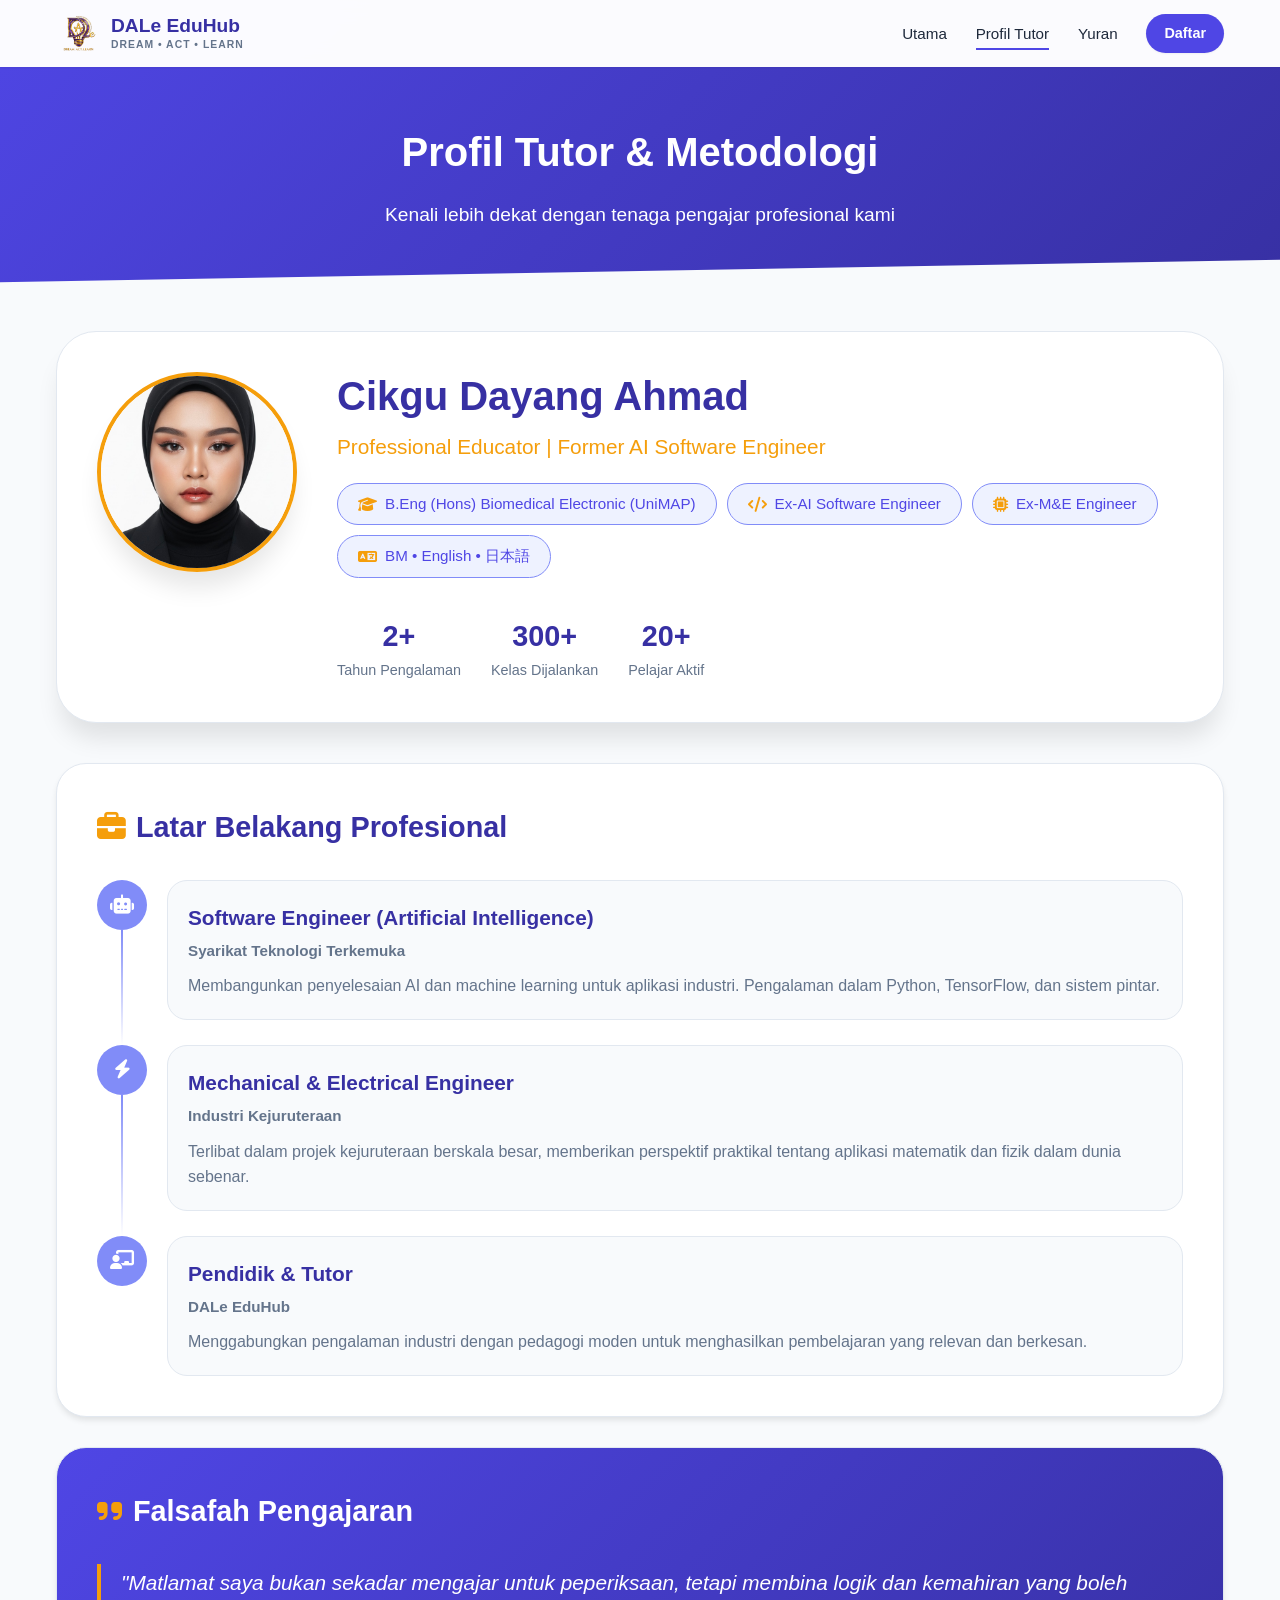
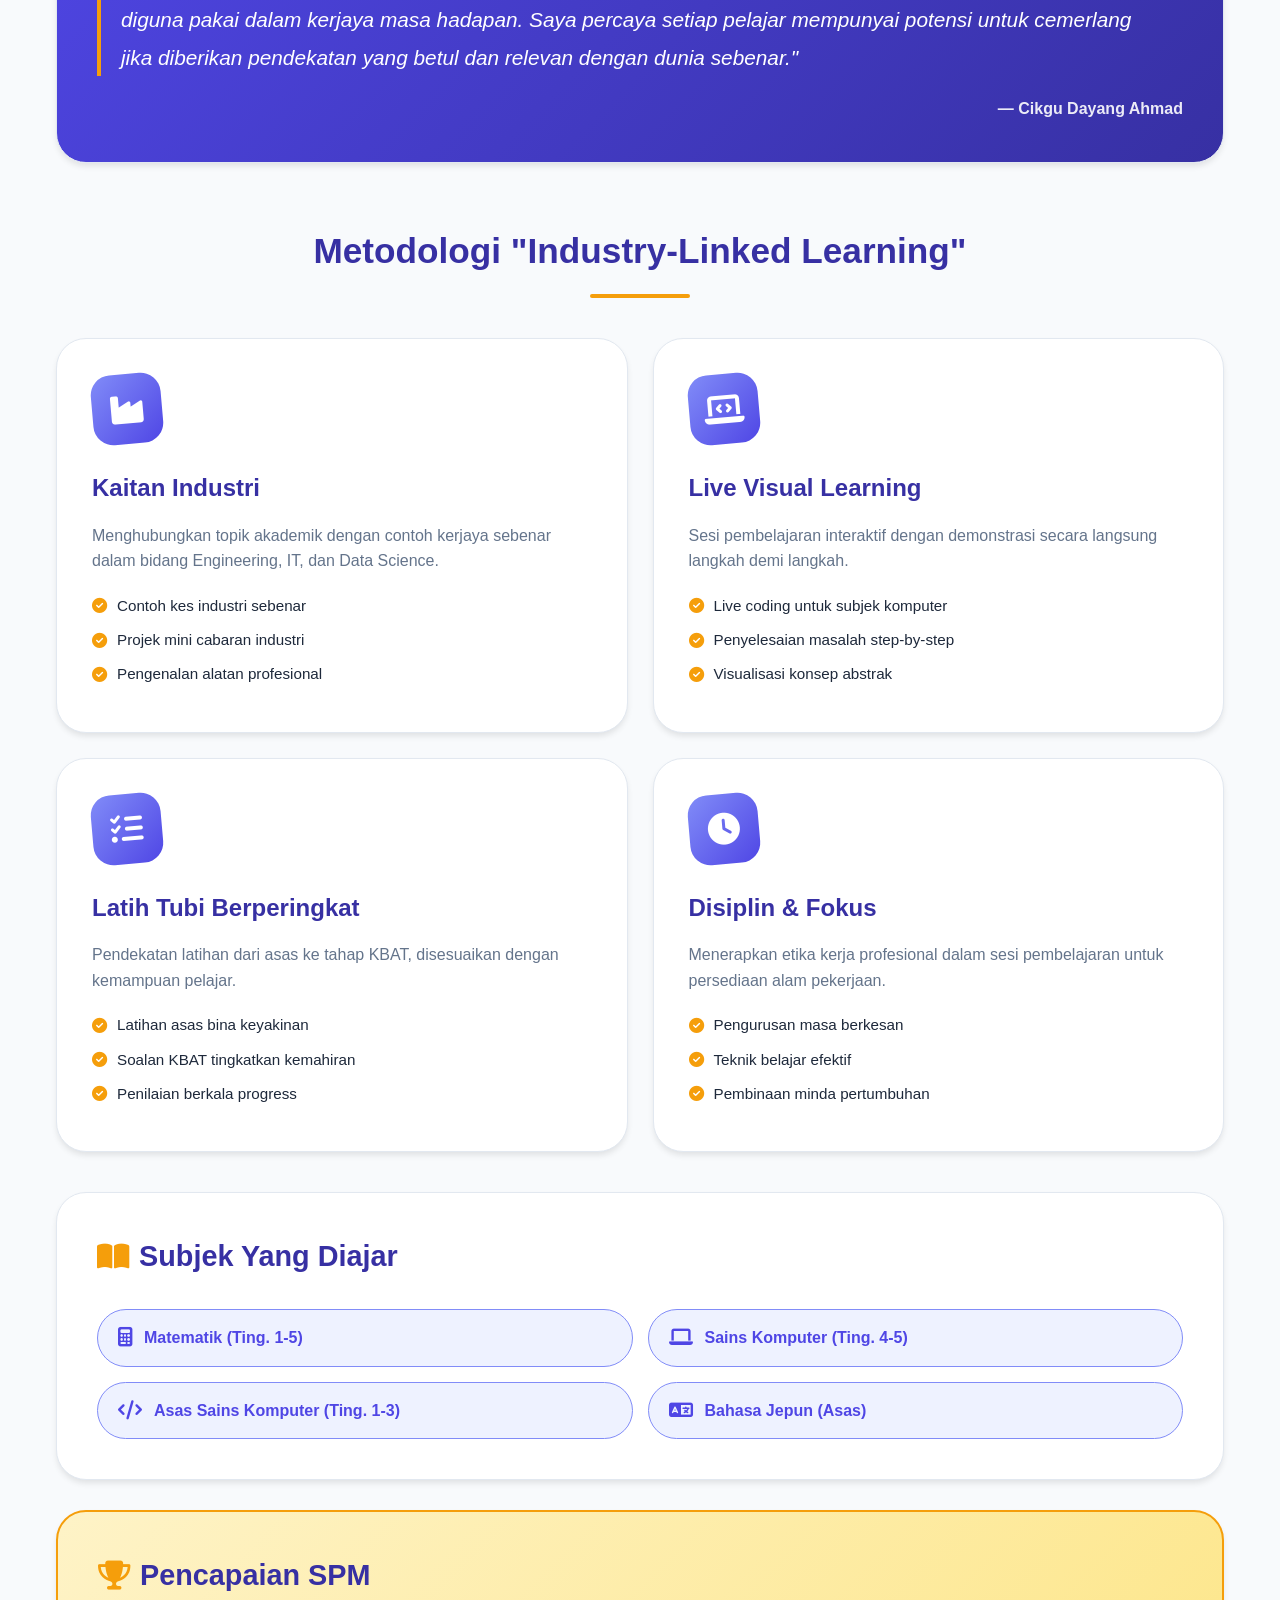
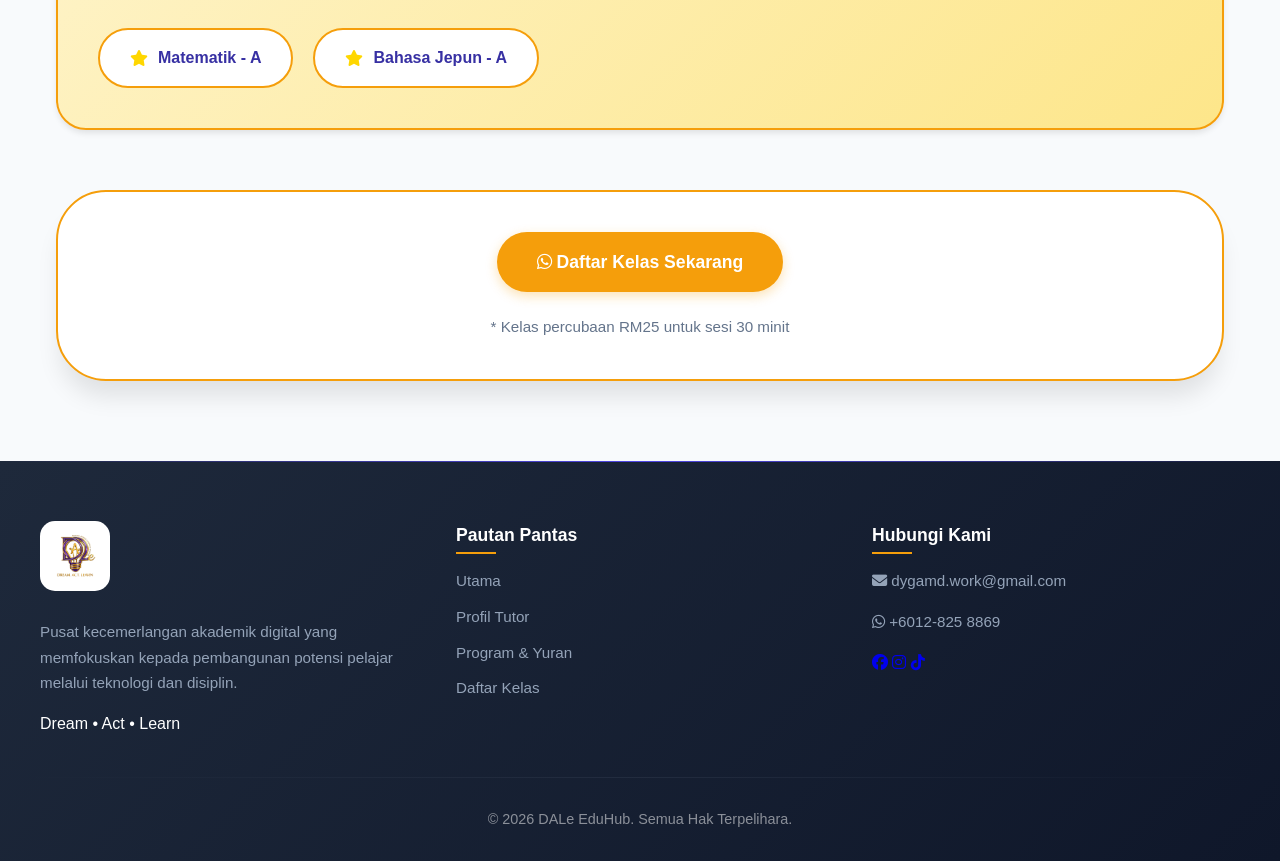
==== tutor-profile.html @ 8a30fa27 "Update tutor-profile.html" ====
<!DOCTYPE html>
<html lang="ms">
<head>
    <meta charset="UTF-8">
    <meta name="viewport" content="width=device-width, initial-scale=1.0">
    <title>Profil Tutor & Metodologi | DALe EduHub</title>
    
    <!-- Favicon -->
    <link rel="icon" type="image/png" href="images/logo.png">
    
    <!-- Font Awesome -->
    <link rel="stylesheet" href="https://cdnjs.cloudflare.com/ajax/libs/font-awesome/6.4.0/css/all.min.css">
    <!-- Main CSS -->
    <link rel="stylesheet" href="style/style.css">
    <!-- Tutor Profile Specific CSS -->
    <link rel="stylesheet" href="style/tutor-profile.css">
</head>
<body>

    <!-- Navigation -->
    <header>
        <nav>
            <a href="index.html" class="logo">
                <img src="images/logo.png" alt="DALe EduHub" class="logo-img" onerror="this.src='https://via.placeholder.com/45'">
                <div class="logo-text">
                    <h1>DALe EduHub</h1>
                    <p>Dream • Act • Learn</p>
                </div>
            </a>
            <div class="nav-links">
                <a href="index.html">Utama</a>
                <a href="tutor-profile.html" class="active">Profil Tutor</a>
                <a href="index.html#program">Yuran</a>
                <a href="index.html#daftar" class="btn-small">Daftar</a>
            </div>
            <div class="menu-icon" onclick="toggleMobileMenu()">☰</div>
        </nav>
    </header>

    <!-- Page Hero -->
    <section class="page-hero">
        <div class="container">
            <h1>Profil Tutor & Metodologi</h1>
            <p>Kenali lebih dekat dengan tenaga pengajar profesional kami</p>
        </div>
    </section>

    <!-- Main Content -->
    <section class="section tutor-profile-section">
        <div class="container">
            <!-- Tutor Header Card -->
            <div class="tutor-header-card">
                <div class="tutor-avatar-wrapper">
                    <div class="tutor-avatar">
                        <img src="images/profile.png" alt="Cikgu Dayang Ahmad" onerror="this.src='https://via.placeholder.com/200'">
                    </div>
                </div>
                <div class="tutor-info-wrapper">
                    <h1 class="tutor-name">Cikgu Dayang Ahmad</h1>
                    <p class="tutor-tagline">Professional Educator | Former AI Software Engineer</p>
                    
                    <div class="tutor-badges">
                        <span class="badge"><i class="fas fa-graduation-cap"></i> B.Eng (Hons) Biomedical Electronic (UniMAP)</span>
                        <span class="badge"><i class="fas fa-code"></i> Ex-AI Software Engineer</span>
                        <span class="badge"><i class="fas fa-microchip"></i> Ex-M&E Engineer</span>
                        <span class="badge"><i class="fas fa-language"></i> BM • English • 日本語</span>
                    </div>

                    <div class="tutor-stats-mini">
                        <div class="stat-item">
                            <div class="stat-number">2+</div>
                            <div class="stat-label">Tahun Pengalaman</div>
                        </div>
                        <div class="stat-item">
                            <div class="stat-number">300+</div>
                            <div class="stat-label">Kelas Dijalankan</div>
                        </div>
                        <div class="stat-item">
                            <div class="stat-number">20+</div>
                            <div class="stat-label">Pelajar Aktif</div>
                        </div>
                    </div>
                </div>
            </div>

            <!-- Latar Belakang Profesional -->
            <div class="content-card">
                <h2 class="section-subtitle">
                    <i class="fas fa-briefcase"></i> 
                    Latar Belakang Profesional
                </h2>
                <div class="professional-timeline">
                    <div class="timeline-item">
                        <div class="timeline-icon">
                            <i class="fas fa-robot"></i>
                        </div>
                        <div class="timeline-content">
                            <h3>Software Engineer (Artificial Intelligence)</h3>
                            <p class="timeline-place">Syarikat Teknologi Terkemuka</p>
                            <p>Membangunkan penyelesaian AI dan machine learning untuk aplikasi industri. Pengalaman dalam Python, TensorFlow, dan sistem pintar.</p>
                        </div>
                    </div>
                    
                    <div class="timeline-item">
                        <div class="timeline-icon">
                            <i class="fas fa-bolt"></i>
                        </div>
                        <div class="timeline-content">
                            <h3>Mechanical & Electrical Engineer</h3>
                            <p class="timeline-place">Industri Kejuruteraan</p>
                            <p>Terlibat dalam projek kejuruteraan berskala besar, memberikan perspektif praktikal tentang aplikasi matematik dan fizik dalam dunia sebenar.</p>
                        </div>
                    </div>
                    
                    <div class="timeline-item">
                        <div class="timeline-icon">
                            <i class="fas fa-chalkboard-teacher"></i>
                        </div>
                        <div class="timeline-content">
                            <h3>Pendidik & Tutor</h3>
                            <p class="timeline-place">DALe EduHub</p>
                            <p>Menggabungkan pengalaman industri dengan pedagogi moden untuk menghasilkan pembelajaran yang relevan dan berkesan.</p>
                        </div>
                    </div>
                </div>
            </div>

            <!-- Falsafah Pengajaran -->
            <div class="content-card philosophy-card">
                <h2 class="section-subtitle">
                    <i class="fas fa-quote-right"></i>
                    Falsafah Pengajaran
                </h2>
                <blockquote class="tutor-quote">
                    "Matlamat saya bukan sekadar mengajar untuk peperiksaan, tetapi membina logik dan kemahiran yang boleh diguna pakai dalam kerjaya masa hadapan. Saya percaya setiap pelajar mempunyai potensi untuk cemerlang jika diberikan pendekatan yang betul dan relevan dengan dunia sebenar."
                </blockquote>
                <p class="quote-author">— Cikgu Dayang Ahmad</p>
            </div>

            <!-- Metodologi "Industry-Linked Learning" -->
            <h2 class="section-main-title">Metodologi "Industry-Linked Learning"</h2>
            
            <div class="methodology-grid">
                <div class="methodology-card">
                    <div class="method-icon-wrapper">
                        <i class="fas fa-industry"></i>
                    </div>
                    <h3>Kaitan Industri</h3>
                    <p>Menghubungkan topik akademik dengan contoh kerjaya sebenar dalam bidang Engineering, IT, dan Data Science.</p>
                    <ul class="method-features">
                        <li><i class="fas fa-check-circle"></i> Contoh kes industri sebenar</li>
                        <li><i class="fas fa-check-circle"></i> Projek mini cabaran industri</li>
                        <li><i class="fas fa-check-circle"></i> Pengenalan alatan profesional</li>
                    </ul>
                </div>

                <div class="methodology-card">
                    <div class="method-icon-wrapper">
                        <i class="fas fa-laptop-code"></i>
                    </div>
                    <h3>Live Visual Learning</h3>
                    <p>Sesi pembelajaran interaktif dengan demonstrasi secara langsung langkah demi langkah.</p>
                    <ul class="method-features">
                        <li><i class="fas fa-check-circle"></i> Live coding untuk subjek komputer</li>
                        <li><i class="fas fa-check-circle"></i> Penyelesaian masalah step-by-step</li>
                        <li><i class="fas fa-check-circle"></i> Visualisasi konsep abstrak</li>
                    </ul>
                </div>

                <div class="methodology-card">
                    <div class="method-icon-wrapper">
                        <i class="fas fa-tasks"></i>
                    </div>
                    <h3>Latih Tubi Berperingkat</h3>
                    <p>Pendekatan latihan dari asas ke tahap KBAT, disesuaikan dengan kemampuan pelajar.</p>
                    <ul class="method-features">
                        <li><i class="fas fa-check-circle"></i> Latihan asas bina keyakinan</li>
                        <li><i class="fas fa-check-circle"></i> Soalan KBAT tingkatkan kemahiran</li>
                        <li><i class="fas fa-check-circle"></i> Penilaian berkala progress</li>
                    </ul>
                </div>

                <div class="methodology-card">
                    <div class="method-icon-wrapper">
                        <i class="fas fa-clock"></i>
                    </div>
                    <h3>Disiplin & Fokus</h3>
                    <p>Menerapkan etika kerja profesional dalam sesi pembelajaran untuk persediaan alam pekerjaan.</p>
                    <ul class="method-features">
                        <li><i class="fas fa-check-circle"></i> Pengurusan masa berkesan</li>
                        <li><i class="fas fa-check-circle"></i> Teknik belajar efektif</li>
                        <li><i class="fas fa-check-circle"></i> Pembinaan minda pertumbuhan</li>
                    </ul>
                </div>
            </div>

            <!-- Subjek Yang Diajar -->
            <div class="content-card subjects-card">
                <h2 class="section-subtitle">
                    <i class="fas fa-book-open"></i>
                    Subjek Yang Diajar
                </h2>
                <div class="subjects-grid">
                    <div class="subject-chip">
                        <i class="fas fa-calculator"></i>
                        <span>Matematik (Ting. 1-5)</span>
                    </div>
                    <div class="subject-chip">
                        <i class="fas fa-laptop"></i>
                        <span>Sains Komputer (Ting. 4-5)</span>
                    </div>
                    <div class="subject-chip">
                        <i class="fas fa-code"></i>
                        <span>Asas Sains Komputer (Ting. 1-3)</span>
                    </div>
                    <div class="subject-chip">
                        <i class="fas fa-language"></i>
                        <span>Bahasa Jepun (Asas)</span>
                    </div>
                </div>
            </div>

            <!-- Pencapaian SPM -->
            <div class="content-card achievement-card">
                <h2 class="section-subtitle">
                    <i class="fas fa-trophy"></i>
                    Pencapaian SPM
                </h2>
                <div class="achievement-badges">
                    <div class="achievement">
                        <i class="fas fa-star"></i>
                        <span>Matematik - A</span>
                    </div>
                    <div class="achievement">
                        <i class="fas fa-star"></i>
                        <span>Bahasa Jepun - A</span>
                    </div>
                </div>
            </div>

            <!-- CTA Button -->
            <div class="cta-section">
                <a href="index.html#daftar" class="btn btn-large">
                    <i class="fab fa-whatsapp"></i> 
                    Daftar Kelas Sekarang
                </a>
                <p class="cta-note">* Kelas percubaan RM25 untuk sesi 30 minit</p>
            </div>
        </div>
    </section>

    <!-- Footer -->
    <footer>
        <div class="footer-grid">
            <div class="footer-col">
                <img src="images/logo.png" alt="DALe EduHub" class="footer-logo">
                <p>Pusat kecemerlangan akademik digital yang memfokuskan kepada pembangunan potensi pelajar melalui teknologi dan disiplin.</p>
                <div class="footer-slogan">Dream • Act • Learn</div>
            </div>
            <div class="footer-col">
                <h4>Pautan Pantas</h4>
                <ul>
                    <li><a href="index.html">Utama</a></li>
                    <li><a href="tutor-profile.html">Profil Tutor</a></li>
                    <li><a href="index.html#program">Program & Yuran</a></li>
                    <li><a href="index.html#daftar">Daftar Kelas</a></li>
                </ul>
            </div>
            <div class="footer-col">
                <h4>Hubungi Kami</h4>
                <p><i class="fas fa-envelope"></i> dygamd.work@gmail.com</p>
                <p><i class="fab fa-whatsapp"></i> +6012-825 8869</p>
                <div class="social-links">
                    <a href="#"><i class="fab fa-facebook"></i></a>
                    <a href="#"><i class="fab fa-instagram"></i></a>
                    <a href="#"><i class="fab fa-tiktok"></i></a>
                </div>
            </div>
        </div>
        <hr>
        <p class="copyright">&copy; 2026 DALe EduHub. Semua Hak Terpelihara.</p>
    </footer>

    <script>
        // Mobile menu toggle
        function toggleMobileMenu() {
            const navLinks = document.querySelector('.nav-links');
            if (navLinks) {
                navLinks.classList.toggle('active');
            }
        }

        // Close mobile menu when clicking a link
        document.querySelectorAll('.nav-links a').forEach(link => {
            link.addEventListener('click', () => {
                const navLinks = document.querySelector('.nav-links');
                if (navLinks && window.innerWidth <= 768) {
                    navLinks.classList.remove('active');
                }
            });
        });
    </script>
</body>
</html>
---- style/style.css ----
/* ==================== RESET & VARIABLES ==================== */
* {
    margin: 0;
    padding: 0;
    box-sizing: border-box;
}

:root {
    /* Colors */
    --primary: #4f46e5;
    --primary-dark: #3730a3;
    --primary-light: #818cf8;
    --secondary: #6366f1;
    --accent: #f59e0b;
    --dark: #1e293b;
    --light: #f8fafc;
    --gray: #64748b;
    --gray-light: #e2e8f0;
    --gray-dark: #334155;
    --white: #ffffff;
    --red: #ef4444;
    --green: #10b981;
    --blue: #3b82f6;
    
    /* Shadows */
    --shadow-sm: 0 1px 2px 0 rgb(0 0 0 / 0.05);
    --shadow: 0 4px 6px -1px rgb(0 0 0 / 0.1);
    --shadow-md: 0 10px 15px -3px rgb(0 0 0 / 0.1);
    --shadow-lg: 0 20px 25px -5px rgb(0 0 0 / 0.1);
    --shadow-xl: 0 25px 50px -12px rgb(0 0 0 / 0.25);
    
    /* Glass effect */
    --glass: rgba(255, 255, 255, 0.98);
    --glass-dark: rgba(30, 41, 59, 0.95);
    
    /* Spacing */
    --container-width: 1200px;
    --section-padding: 80px;
}

body {
    font-family: 'Inter', -apple-system, BlinkMacSystemFont, 'Segoe UI', Roboto, sans-serif;
    line-height: 1.6;
    color: var(--dark);
    background-color: var(--light);
    scroll-behavior: smooth;
    overflow-x: hidden;
}

/* ==================== CONTAINER & SECTIONS ==================== */
.container {
    max-width: var(--container-width);
    margin: 0 auto;
    padding: 0 1rem;
}

.section {
    padding: var(--section-padding) 1rem;
}

.section-title {
    text-align: center;
    margin-bottom: 50px;
}

.section-title h2 {
    font-size: 2.5rem;
    margin-bottom: 1rem;
    color: var(--primary-dark);
    position: relative;
    display: inline-block;
}

.section-title h2::after {
    content: '';
    width: 80px;
    height: 4px;
    background: var(--accent);
    display: block;
    margin: 15px auto 0;
    border-radius: 2px;
}

.section-title p {
    color: var(--gray);
    font-size: 1.1rem;
    max-width: 700px;
    margin: 0 auto;
}

/* ==================== NAVIGATION ==================== */
header {
    background: var(--glass);
    backdrop-filter: blur(10px);
    padding: 0.7rem 0;
    position: fixed;
    width: 100%;
    top: 0;
    z-index: 1000;
    box-shadow: var(--shadow-sm);
}

nav {
    display: flex;
    justify-content: space-between;
    align-items: center;
    max-width: var(--container-width);
    margin: 0 auto;
    padding: 0 1rem;
}

.logo {
    display: flex;
    align-items: center;
    text-decoration: none;
    color: var(--primary-dark);
    transition: opacity 0.3s;
}

.logo:hover {
    opacity: 0.9;
}

.logo-img {
    width: 45px;
    height: 45px;
    margin-right: 10px;
    object-fit: contain;
}

.logo-text h1 {
    font-size: 1.2rem;
    line-height: 1.2;
    color: var(--primary-dark);
    font-weight: 700;
}

.logo-text p {
    font-size: 0.65rem;
    font-weight: 600;
    text-transform: uppercase;
    color: var(--gray);
    letter-spacing: 1px;
}

.nav-links {
    display: flex;
    gap: 1.8rem;
    align-items: center;
}

.nav-links a {
    color: var(--dark);
    text-decoration: none;
    font-weight: 500;
    font-size: 0.95rem;
    transition: color 0.3s;
    position: relative;
}

.nav-links a::after {
    content: '';
    position: absolute;
    bottom: -4px;
    left: 0;
    width: 0;
    height: 2px;
    background: var(--primary);
    transition: width 0.3s;
}

.nav-links a:hover::after,
.nav-links a.active::after {
    width: 100%;
}

.nav-links a:hover {
    color: var(--primary);
}

.nav-links .btn-small {
    background: var(--primary);
    color: white;
    padding: 8px 18px;
    border-radius: 50px;
    font-weight: 600;
    font-size: 0.9rem;
    box-shadow: var(--shadow-sm);
}

.nav-links .btn-small:hover {
    background: var(--primary-dark);
    color: white;
    transform: translateY(-2px);
    box-shadow: var(--shadow);
}

.nav-links .btn-small::after {
    display: none;
}

.menu-icon {
    font-size: 1.8rem;
    cursor: pointer;
    color: var(--primary-dark);
    display: none;
    transition: transform 0.3s;
}

.menu-icon:hover {
    transform: scale(1.1);
}

/* ==================== HERO SECTION ==================== */
.hero {
    background: linear-gradient(135deg, #1e1b4b 0%, #312e81 100%);
    color: var(--white);
    padding: 150px 1rem 100px;
    text-align: center;
    position: relative;
    overflow: hidden;
}

.hero::before {
    content: '';
    position: absolute;
    top: 0;
    left: 0;
    right: 0;
    bottom: 0;
    background: url('data:image/svg+xml,<svg width="60" height="60" viewBox="0 0 60 60" xmlns="http://www.w3.org/2000/svg"><path d="M30 0 L60 30 L30 60 L0 30 Z" fill="rgba(255,255,255,0.02)"/></svg>');
    opacity: 0.1;
}

.hero::after {
    content: '';
    position: absolute;
    bottom: -25px;
    left: 0;
    width: 100%;
    height: 50px;
    background: var(--light);
    transform: skewY(-2deg);
}

.hero .container {
    position: relative;
    z-index: 1;
}

.hero h2 {
    font-size: clamp(2rem, 5vw, 3.5rem);
    margin-bottom: 1rem;
    line-height: 1.2;
    animation: fadeInUp 0.8s ease;
}

.hero p {
    font-size: 1.1rem;
    max-width: 650px;
    margin: 0 auto 2rem;
    opacity: 0.9;
    animation: fadeInUp 0.8s ease 0.2s both;
}

.hero-btns {
    display: flex;
    gap: 1rem;
    justify-content: center;
    animation: fadeInUp 0.8s ease 0.4s both;
}

@keyframes fadeInUp {
    from {
        opacity: 0;
        transform: translateY(30px);
    }
    to {
        opacity: 1;
        transform: translateY(0);
    }
}

/* ==================== BUTTONS ==================== */
.btn {
    display: inline-block;
    background: var(--accent);
    color: var(--white);
    padding: 14px 32px;
    border-radius: 50px;
    text-decoration: none;
    font-weight: 600;
    transition: all 0.3s;
    box-shadow: 0 4px 12px rgba(245, 158, 11, 0.3);
    border: none;
    cursor: pointer;
    font-size: 0.95rem;
    position: relative;
    overflow: hidden;
}

.btn::before {
    content: '';
    position: absolute;
    top: 50%;
    left: 50%;
    width: 0;
    height: 0;
    border-radius: 50%;
    background: rgba(255, 255, 255, 0.2);
    transform: translate(-50%, -50%);
    transition: width 0.6s, height 0.6s;
}

.btn:hover::before {
    width: 300px;
    height: 300px;
}

.btn:hover {
    transform: translateY(-2px);
    box-shadow: 0 6px 20px rgba(245, 158, 11, 0.4);
}

.btn:active {
    transform: translateY(0);
}

.btn-outline {
    background: transparent;
    border: 2px solid var(--primary);
    color: var(--primary);
    box-shadow: none;
}

.btn-outline:hover {
    background: var(--primary);
    color: white;
}

.btn-outline:hover::before {
    display: none;
}

.btn-large {
    padding: 16px 40px;
    font-size: 1.1rem;
}

/* ==================== FEATURE CARDS ==================== */
.feature-grid {
    display: grid;
    grid-template-columns: repeat(3, 1fr);
    gap: 2rem;
}

.feature-card {
    background: var(--white);
    border-radius: 20px;
    padding: 40px 30px;
    text-align: center;
    box-shadow: var(--shadow);
    transition: all 0.3s;
    position: relative;
    overflow: hidden;
}

.feature-card::before {
    content: '';
    position: absolute;
    top: 0;
    left: 0;
    right: 0;
    height: 4px;
    background: linear-gradient(90deg, var(--primary), var(--accent));
    transform: translateX(-100%);
    transition: transform 0.6s;
}

.feature-card:hover::before {
    transform: translateX(0);
}

.feature-card:hover {
    transform: translateY(-10px);
    box-shadow: var(--shadow-lg);
}

.feature-icon {
    font-size: 3rem;
    margin-bottom: 20px;
    animation: float 3s ease-in-out infinite;
}

@keyframes float {
    0%, 100% { transform: translateY(0); }
    50% { transform: translateY(-10px); }
}

.feature-card h3 {
    font-size: 1.5rem;
    margin-bottom: 15px;
    color: var(--primary-dark);
}

.feature-card p {
    color: var(--gray);
    line-height: 1.6;
}

/* ==================== PRICING SECTION ==================== */
.pricing-grid {
    display: grid;
    grid-template-columns: repeat(3, 1fr);
    gap: 2rem;
}

.pricing-card {
    background: var(--white);
    border-radius: 28px;
    padding: 40px 30px;
    border: 1px solid var(--gray-light);
    transition: all 0.3s;
    height: 100%;
    display: flex;
    flex-direction: column;
    position: relative;
    overflow: hidden;
}

.pricing-card.highlighted {
    border: 2px solid var(--accent);
    transform: scale(1.02);
    box-shadow: var(--shadow-lg);
}

.pricing-card::before {
    content: '';
    position: absolute;
    top: -50%;
    left: -50%;
    width: 200%;
    height: 200%;
    background: radial-gradient(circle, rgba(79, 70, 229, 0.05) 0%, transparent 70%);
    opacity: 0;
    transition: opacity 0.6s;
}

.pricing-card:hover::before {
    opacity: 1;
}

.pricing-card:hover {
    transform: translateY(-10px);
    box-shadow: var(--shadow-lg);
    border-color: var(--primary-light);
}

.pricing-card.highlighted:hover {
    transform: scale(1.02) translateY(-10px);
}

.pricing-card h3 {
    font-size: 1.8rem;
    margin-bottom: 10px;
    color: var(--primary-dark);
}

.level-tag {
    color: var(--gray);
    font-size: 1rem;
    margin-bottom: 15px;
}

.price {
    font-size: 2.5rem;
    font-weight: 700;
    color: var(--primary-dark);
    margin: 20px 0;
}

.subject-tags {
    margin: 15px 0;
}

.subject-tag {
    background: #eef2ff;
    color: var(--primary);
    padding: 6px 16px;
    border-radius: 50px;
    font-size: 0.85rem;
    font-weight: 600;
    margin: 4px;
    display: inline-block;
    transition: all 0.3s;
}

.subject-tag:hover {
    background: var(--primary);
    color: white;
    transform: scale(1.05);
}

.feature-list {
    list-style: none;
    margin: 20px 0 30px;
    flex-grow: 1;
}

.feature-list li {
    margin-bottom: 12px;
    display: flex;
    align-items: center;
    gap: 10px;
    font-size: 0.95rem;
}

.feature-list li::before {
    content: "✓";
    color: var(--accent);
    font-weight: 700;
    font-size: 1.1rem;
}

.pricing-btn {
    width: 100%;
    text-align: center;
    padding: 14px;
    margin-top: auto;
}

/* ==================== TESTIMONIALS SECTION ==================== */
.testimonials-section {
    background: linear-gradient(135deg, #f1f5f9 0%, #e2e8f0 100%);
    position: relative;
    overflow: hidden;
}

.testimonials-section::before {
    content: '“';
    position: absolute;
    top: 50%;
    left: 50%;
    transform: translate(-50%, -50%);
    font-size: 30rem;
    font-family: serif;
    color: rgba(79, 70, 229, 0.05);
    pointer-events: none;
}

.swiper {
    width: 100%;
    padding: 20px 0 60px;
}

.swiper-slide {
    height: auto;
}

.testi-card {
    background: var(--white);
    border-radius: 24px;
    padding: 35px;
    border: 1px solid var(--gray-light);
    height: 100%;
    display: flex;
    flex-direction: column;
    position: relative;
    transition: all 0.3s;
}

.testi-card:hover {
    transform: translateY(-8px) scale(1.02);
    box-shadow: var(--shadow-lg);
}

.testi-card::before {
    content: '"';
    position: absolute;
    top: 20px;
    right: 25px;
    font-size: 5rem;
    color: var(--primary-light);
    opacity: 0.2;
    font-family: serif;
    line-height: 1;
}

.testi-text {
    color: var(--dark);
    margin-bottom: 25px;
    line-height: 1.7;
    font-size: 1rem;
    font-style: italic;
    flex-grow: 1;
}

.testi-name {
    font-weight: 700;
    color: var(--primary);
    font-size: 1.1rem;
    margin-bottom: 5px;
}

.testi-subject {
    color: var(--gray);
    font-size: 0.9rem;
    background: #f1f5f9;
    padding: 4px 14px;
    border-radius: 50px;
    display: inline-block;
    width: fit-content;
}

.swiper-pagination-bullet {
    width: 10px;
    height: 10px;
    background: var(--gray);
    opacity: 0.3;
    transition: all 0.3s;
}

.swiper-pagination-bullet-active {
    background: var(--primary);
    opacity: 1;
    width: 30px;
    border-radius: 5px;
}

/* ==================== FORM SECTION ==================== */
.form-section {
    background: linear-gradient(135deg, #f1f5f9 0%, #e2e8f0 100%);
    position: relative;
    overflow: hidden;
}

.form-section::before {
    content: '';
    position: absolute;
    top: 0;
    left: 0;
    right: 0;
    bottom: 0;
    background: url('data:image/svg+xml,<svg width="30" height="30" viewBox="0 0 30 30" xmlns="http://www.w3.org/2000/svg"><circle cx="15" cy="15" r="2" fill="%234f46e5" opacity="0.1"/></svg>');
    opacity: 0.5;
}

.form-container {
    background: var(--white);
    padding: 50px 40px;
    border-radius: 40px;
    box-shadow: var(--shadow-lg);
    max-width: 800px;
    margin: 0 auto;
    position: relative;
    z-index: 1;
}

.form-row {
    display: grid;
    grid-template-columns: 1fr 1fr;
    gap: 1.5rem;
}

.form-group {
    margin-bottom: 1.5rem;
}

.form-group label {
    display: block;
    margin-bottom: 8px;
    font-weight: 600;
    color: var(--primary-dark);
    font-size: 0.95rem;
}

.required-badge {
    color: var(--accent);
    font-size: 1rem;
    margin-left: 4px;
}

.form-group input,
.form-group select,
.form-group textarea {
    width: 100%;
    padding: 15px 18px;
    border-radius: 16px;
    border: 2px solid var(--gray-light);
    font-family: inherit;
    font-size: 1rem;
    background: #f8fafc;
    transition: all 0.3s;
}

.form-group input:hover,
.form-group select:hover,
.form-group textarea:hover {
    border-color: var(--primary-light);
}

.form-group input:focus,
.form-group select:focus,
.form-group textarea:focus {
    border-color: var(--primary);
    background: white;
    outline: none;
    box-shadow: 0 0 0 4px rgba(79, 70, 229, 0.1);
}

.submit-btn {
    width: 100%;
    padding: 18px;
    font-size: 1.1rem;
    margin-top: 20px;
    background: var(--accent);
    color: white;
    border: none;
    border-radius: 50px;
    font-weight: 600;
    cursor: pointer;
    transition: all 0.3s;
    position: relative;
    overflow: hidden;
}

.submit-btn::before {
    content: '';
    position: absolute;
    top: 50%;
    left: 50%;
    width: 0;
    height: 0;
    border-radius: 50%;
    background: rgba(255, 255, 255, 0.2);
    transform: translate(-50%, -50%);
    transition: width 0.6s, height 0.6s;
}

.submit-btn:hover::before {
    width: 300px;
    height: 300px;
}

.submit-btn:hover {
    transform: translateY(-3px);
    box-shadow: 0 6px 20px rgba(245, 158, 11, 0.4);
}

.submit-btn i {
    margin-right: 10px;
}

/* ==================== TOAST NOTIFICATION ==================== */
.toast {
    position: fixed;
    bottom: 30px;
    left: 50%;
    transform: translateX(-50%);
    background: var(--dark);
    color: white;
    padding: 16px 32px;
    border-radius: 50px;
    box-shadow: var(--shadow-lg);
    z-index: 2000;
    display: none;
    align-items: center;
    gap: 10px;
    font-size: 1rem;
    min-width: 300px;
    text-align: center;
    border-left: 4px solid var(--accent);
}

.toast.show {
    display: flex;
    animation: slideUpToast 0.3s ease, fadeOut 0.3s ease 2.7s;
}

@keyframes slideUpToast {
    from {
        transform: translate(-50%, 100%);
        opacity: 0;
    }
    to {
        transform: translate(-50%, 0%);
        opacity: 1;
    }
}

@keyframes fadeOut {
    to {
        opacity: 0;
    }
}

.toast.success { 
    background: var(--green);
    border-left-color: white;
}
.toast.error { 
    background: var(--red);
    border-left-color: white;
}

/* ==================== LOADING SPINNER ==================== */
.loading-container {
    text-align: center;
    padding: 40px;
}

.spinner {
    display: inline-block;
    width: 50px;
    height: 50px;
    border: 4px solid var(--gray-light);
    border-top-color: var(--primary);
    border-radius: 50%;
    animation: spin 1s linear infinite;
    margin-bottom: 15px;
}

@keyframes spin {
    to { transform: rotate(360deg); }
}

/* ==================== FOOTER ==================== */
footer {
    background: linear-gradient(135deg, var(--dark) 0%, #0f172a 100%);
    color: var(--white);
    padding: 60px 1rem 30px;
    position: relative;
    overflow: hidden;
}

footer::before {
    content: '';
    position: absolute;
    top: 0;
    left: 0;
    right: 0;
    height: 1px;
    background: linear-gradient(90deg, transparent, var(--primary), transparent);
}

.footer-grid {
    display: grid;
    grid-template-columns: repeat(3, 1fr);
    gap: 3rem;
    max-width: var(--container-width);
    margin: 0 auto 40px;
    position: relative;
    z-index: 1;
}

.footer-col h4 {
    color: white;
    margin-bottom: 1.2rem;
    font-size: 1.1rem;
    position: relative;
    display: inline-block;
}

.footer-col h4::after {
    content: '';
    position: absolute;
    bottom: -5px;
    left: 0;
    width: 40px;
    height: 2px;
    background: var(--accent);
}

.footer-logo {
    width: 70px;
    height: 70px;
    object-fit: contain;
    margin-bottom: 20px;
    background: white;
    border-radius: 15px;
    padding: 8px;
    transition: transform 0.3s;
}

.footer-logo:hover {
    transform: scale(1.1);
}

.footer-col p {
    color: #94a3b8;
    font-size: 0.95rem;
    line-height: 1.7;
    margin-bottom: 15px;
}

.footer-col ul {
    list-style: none;
}

.footer-col ul li {
    margin-bottom: 10px;
}

.footer-col ul li a {
    color: #94a3b8;
    text-decoration: none;
    font-size: 0.95rem;
    transition: all 0.3s;
    display: inline-block;
}

.footer-col ul li a:hover {
    color: var(--accent);
    transform: translateX(5px);
}

.copyright {
    text-align: center;
    font-size: 0.9rem;
    opacity: 0.5;
    margin-top: 30px;
}

hr {
    opacity: 0.1;
    margin-bottom: 25px;
    border: none;
    height: 1px;
    background: linear-gradient(90deg, transparent, #94a3b8, transparent);
}

/* ==================== RESPONSIVE DESIGN ==================== */
@media (max-width: 1024px) {
    .feature-grid,
    .pricing-grid,
    .footer-grid {
        grid-template-columns: repeat(2, 1fr);
    }
    
    :root {
        --section-padding: 60px;
    }
}

@media (max-width: 768px) {
    .menu-icon {
        display: block;
    }
    
    .nav-links {
        display: none;
        position: absolute;
        top: 70px;
        left: 0;
        width: 100%;
        background: white;
        padding: 20px;
        box-shadow: 0 4px 20px rgba(0,0,0,0.1);
        flex-direction: column;
        gap: 1rem;
        animation: slideDown 0.3s ease;
    }
    
    .nav-links.active {
        display: flex;
    }
    
    @keyframes slideDown {
        from {
            opacity: 0;
            transform: translateY(-10px);
        }
        to {
            opacity: 1;
            transform: translateY(0);
        }
    }
    
    .nav-links a {
        width: 100%;
        text-align: center;
        padding: 10px;
    }
    
    .nav-links a::after {
        bottom: 0;
    }
    
    .feature-grid,
    .pricing-grid,
    .footer-grid,
    .form-row {
        grid-template-columns: 1fr;
        gap: 1.5rem;
    }
    
    .pricing-card.highlighted {
        transform: scale(1);
    }
    
    .pricing-card.highlighted:hover {
        transform: translateY(-10px);
    }
    
    .hero h2 {
        font-size: 2rem;
    }
    
    .hero p {
        font-size: 1rem;
    }
    
    .hero-btns {
        flex-direction: column;
        align-items: center;
    }
    
    .section-title h2 {
        font-size: 2rem;
    }
    
    .form-container {
        padding: 30px 20px;
    }
    
    .footer-grid {
        text-align: center;
    }
    
    .footer-col h4::after {
        left: 50%;
        transform: translateX(-50%);
    }
    
    .toast {
        min-width: 90%;
        font-size: 0.9rem;
        padding: 12px 20px;
    }
}

@media (max-width: 480px) {
    .logo-text h1 {
        font-size: 1rem;
    }
    
    .logo-text p {
        font-size: 0.55rem;
    }
    
    .btn {
        padding: 12px 24px;
        font-size: 0.9rem;
    }
    
    .btn-large {
        padding: 14px 30px;
        font-size: 1rem;
    }
    
    .price {
        font-size: 2rem;
    }
    
    .feature-card {
        padding: 30px 20px;
    }
    
    .pricing-card {
        padding: 30px 20px;
    }
    
    .testi-card {
        padding: 25px;
    }
}
---- style/tutor-profile.css ----
/* ==================== TUTOR PROFILE PAGE STYLES ==================== */
/* Ini adalah CSS khusus untuk halaman tutor-profile.html sahaja */

/* Page Hero */
.page-hero {
    background: linear-gradient(135deg, var(--primary) 0%, var(--primary-dark) 100%);
    color: white;
    padding: 120px 1rem 60px;
    text-align: center;
    position: relative;
    overflow: hidden;
}

.page-hero::after {
    content: '';
    position: absolute;
    bottom: -20px;
    left: 0;
    width: 100%;
    height: 40px;
    background: var(--light);
    transform: skewY(-1deg);
}

.page-hero h1 {
    font-size: 2.5rem;
    margin-bottom: 1rem;
    animation: fadeInUp 0.8s ease;
}

.page-hero p {
    font-size: 1.2rem;
    opacity: 0.9;
    max-width: 600px;
    margin: 0 auto;
    animation: fadeInUp 0.8s ease 0.2s both;
}

/* Section Spacing */
.tutor-profile-section {
    padding-top: 40px;
    padding-bottom: 80px;
}

/* Tutor Header Card */
.tutor-header-card {
    background: white;
    border-radius: 40px;
    padding: 40px;
    box-shadow: var(--shadow-lg);
    display: grid;
    grid-template-columns: auto 1fr;
    gap: 40px;
    margin-bottom: 40px;
    position: relative;
    z-index: 2;
    border: 1px solid var(--gray-light);
}

.tutor-avatar-wrapper {
    position: relative;
}

.tutor-avatar {
    width: 200px;
    height: 200px;
    border-radius: 50%;
    overflow: hidden;
    border: 4px solid var(--accent);
    box-shadow: var(--shadow-lg);
    transition: transform 0.3s;
}

.tutor-avatar:hover {
    transform: scale(1.02);
}

.tutor-avatar img {
    width: 100%;
    height: 100%;
    object-fit: cover;
}

.tutor-info-wrapper {
    display: flex;
    flex-direction: column;
    justify-content: center;
}

.tutor-name {
    font-size: 2.5rem;
    color: var(--primary-dark);
    margin-bottom: 10px;
    line-height: 1.2;
}

.tutor-tagline {
    font-size: 1.3rem;
    color: var(--accent);
    margin-bottom: 20px;
    font-weight: 500;
}

.tutor-badges {
    display: flex;
    flex-wrap: wrap;
    gap: 10px;
    margin-bottom: 25px;
}

.tutor-badges .badge {
    background: #eef2ff;
    color: var(--primary);
    padding: 8px 20px;
    border-radius: 50px;
    font-size: 0.95rem;
    font-weight: 500;
    display: inline-flex;
    align-items: center;
    gap: 8px;
    border: 1px solid var(--primary-light);
}

.tutor-badges .badge i {
    color: var(--accent);
}

.tutor-stats-mini {
    display: flex;
    gap: 30px;
    margin-top: 10px;
}

.tutor-stats-mini .stat-item {
    text-align: center;
}

.tutor-stats-mini .stat-number {
    font-size: 1.8rem;
    font-weight: 700;
    color: var(--primary-dark);
}

.tutor-stats-mini .stat-label {
    font-size: 0.9rem;
    color: var(--gray);
}

/* Content Cards */
.content-card {
    background: white;
    border-radius: 30px;
    padding: 40px;
    box-shadow: var(--shadow);
    margin-bottom: 30px;
    border: 1px solid var(--gray-light);
    transition: transform 0.3s, box-shadow 0.3s;
}

.content-card:hover {
    transform: translateY(-5px);
    box-shadow: var(--shadow-lg);
}

.section-subtitle {
    font-size: 1.8rem;
    color: var(--primary-dark);
    margin-bottom: 30px;
    display: flex;
    align-items: center;
    gap: 10px;
}

.section-subtitle i {
    color: var(--accent);
}

.section-main-title {
    font-size: 2.2rem;
    color: var(--primary-dark);
    text-align: center;
    margin: 60px 0 40px;
    position: relative;
}

.section-main-title::after {
    content: '';
    width: 100px;
    height: 4px;
    background: var(--accent);
    display: block;
    margin: 15px auto 0;
    border-radius: 2px;
}

/* Professional Timeline */
.professional-timeline {
    display: flex;
    flex-direction: column;
    gap: 25px;
}

.timeline-item {
    display: grid;
    grid-template-columns: 50px 1fr;
    gap: 20px;
    position: relative;
}

.timeline-icon {
    width: 50px;
    height: 50px;
    background: var(--primary-light);
    border-radius: 50%;
    display: flex;
    align-items: center;
    justify-content: center;
    color: white;
    font-size: 1.2rem;
    position: relative;
    z-index: 2;
}

.timeline-item::before {
    content: '';
    position: absolute;
    left: 24px;
    top: 50px;
    bottom: -25px;
    width: 2px;
    background: linear-gradient(to bottom, var(--primary-light), transparent);
}

.timeline-item:last-child::before {
    display: none;
}

.timeline-content {
    background: #f8fafc;
    padding: 20px;
    border-radius: 20px;
    border: 1px solid var(--gray-light);
}

.timeline-content h3 {
    color: var(--primary-dark);
    margin-bottom: 5px;
    font-size: 1.3rem;
}

.timeline-place {
    color: var(--accent);
    font-weight: 600;
    margin-bottom: 10px;
    font-size: 0.95rem;
}

.timeline-content p {
    color: var(--gray);
    line-height: 1.6;
}

/* Philosophy Card */
.philosophy-card {
    background: linear-gradient(135deg, var(--primary) 0%, var(--primary-dark) 100%);
    color: white;
}

.philosophy-card .section-subtitle {
    color: white;
}

.philosophy-card .section-subtitle i {
    color: var(--accent);
}

.tutor-quote {
    font-size: 1.3rem;
    line-height: 1.8;
    font-style: italic;
    margin: 30px 0 20px;
    padding: 0 20px;
    border-left: 4px solid var(--accent);
}

.quote-author {
    text-align: right;
    font-weight: 600;
    opacity: 0.9;
}

/* Methodology Grid */
.methodology-grid {
    display: grid;
    grid-template-columns: repeat(2, 1fr);
    gap: 25px;
    margin: 40px 0;
}

.methodology-card {
    background: white;
    border-radius: 30px;
    padding: 35px;
    box-shadow: var(--shadow);
    border: 1px solid var(--gray-light);
    transition: all 0.3s;
}

.methodology-card:hover {
    transform: translateY(-8px);
    box-shadow: var(--shadow-lg);
    border-color: var(--accent);
}

.method-icon-wrapper {
    width: 70px;
    height: 70px;
    background: linear-gradient(135deg, var(--primary-light), var(--primary));
    border-radius: 20px;
    display: flex;
    align-items: center;
    justify-content: center;
    margin-bottom: 25px;
    color: white;
    font-size: 2rem;
    transform: rotate(-5deg);
    transition: transform 0.3s;
}

.methodology-card:hover .method-icon-wrapper {
    transform: rotate(0deg);
}

.methodology-card h3 {
    font-size: 1.5rem;
    color: var(--primary-dark);
    margin-bottom: 15px;
}

.methodology-card p {
    color: var(--gray);
    margin-bottom: 20px;
    line-height: 1.6;
}

.method-features {
    list-style: none;
}

.method-features li {
    margin-bottom: 10px;
    color: var(--dark);
    display: flex;
    align-items: center;
    gap: 10px;
    font-size: 0.95rem;
}

.method-features li i {
    color: var(--accent);
}

/* Subjects Grid */
.subjects-grid {
    display: grid;
    grid-template-columns: repeat(2, 1fr);
    gap: 15px;
}

.subject-chip {
    background: #eef2ff;
    padding: 15px 20px;
    border-radius: 50px;
    display: flex;
    align-items: center;
    gap: 12px;
    color: var(--primary);
    font-weight: 600;
    border: 1px solid var(--primary-light);
    transition: all 0.3s;
}

.subject-chip:hover {
    background: var(--primary);
    color: white;
    transform: translateX(5px);
}

.subject-chip i {
    font-size: 1.2rem;
}

/* Achievement Card */
.achievement-card {
    background: linear-gradient(135deg, #fef3c7, #fde68a);
    border: 2px solid var(--accent);
}

.achievement-badges {
    display: flex;
    gap: 20px;
    flex-wrap: wrap;
}

.achievement {
    background: white;
    padding: 15px 30px;
    border-radius: 50px;
    display: flex;
    align-items: center;
    gap: 10px;
    font-weight: 700;
    color: var(--primary-dark);
    border: 2px solid var(--accent);
}

.achievement i {
    color: gold;
}

/* CTA Section */
.cta-section {
    text-align: center;
    margin-top: 60px;
    padding: 40px;
    background: white;
    border-radius: 50px;
    box-shadow: var(--shadow-lg);
    border: 2px solid var(--accent);
}

.cta-note {
    margin-top: 15px;
    color: var(--gray);
    font-size: 0.95rem;
}

/* Animations */
@keyframes fadeInUp {
    from {
        opacity: 0;
        transform: translateY(20px);
    }
    to {
        opacity: 1;
        transform: translateY(0);
    }
}

/* Responsive Design */
@media (max-width: 1024px) {
    .tutor-header-card {
        grid-template-columns: 1fr;
        text-align: center;
        gap: 20px;
    }

    .tutor-avatar {
        margin: 0 auto;
    }

    .tutor-badges {
        justify-content: center;
    }

    .tutor-stats-mini {
        justify-content: center;
    }

    .methodology-grid {
        grid-template-columns: 1fr;
    }
}

@media (max-width: 768px) {
    .page-hero h1 {
        font-size: 2rem;
    }

    .page-hero p {
        font-size: 1rem;
    }

    .tutor-name {
        font-size: 2rem;
    }

    .tutor-tagline {
        font-size: 1.1rem;
    }

    .tutor-stats-mini {
        flex-direction: column;
        gap: 15px;
    }

    .section-main-title {
        font-size: 1.8rem;
    }

    .subjects-grid {
        grid-template-columns: 1fr;
    }

    .timeline-item {
        grid-template-columns: 1fr;
        gap: 10px;
    }

    .timeline-item::before {
        display: none;
    }

    .timeline-icon {
        margin: 0 auto;
    }

    .content-card {
        padding: 25px;
    }

    .methodology-card {
        padding: 25px;
    }

    .achievement-badges {
        flex-direction: column;
    }

    .achievement {
        width: 100%;
        justify-content: center;
    }
}

@media (max-width: 480px) {
    .tutor-name {
        font-size: 1.6rem;
    }

    .tutor-badges .badge {
        width: 100%;
        text-align: center;
        justify-content: center;
    }

    .section-subtitle {
        font-size: 1.5rem;
    }

    .tutor-quote {
        font-size: 1.1rem;
        padding: 0 10px;
    }

    .method-icon-wrapper {
        width: 60px;
        height: 60px;
        font-size: 1.5rem;
    }
}
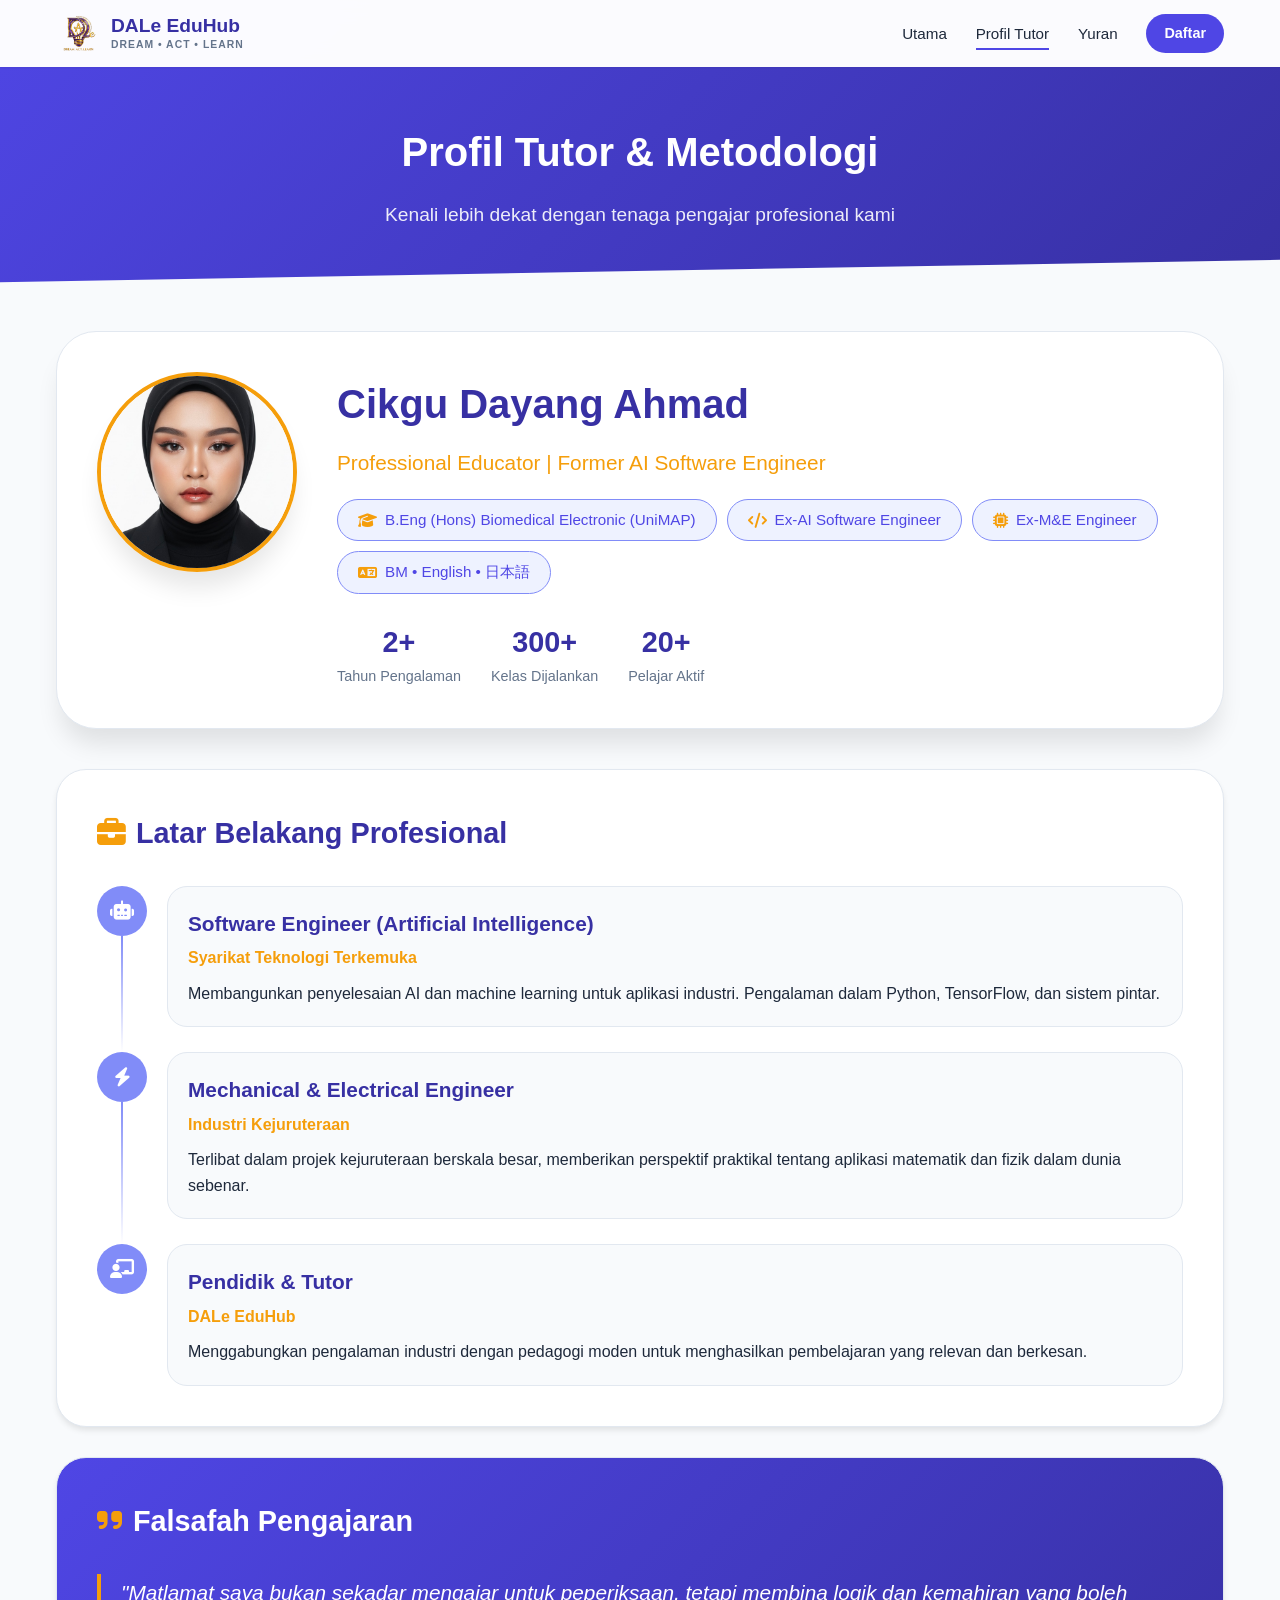
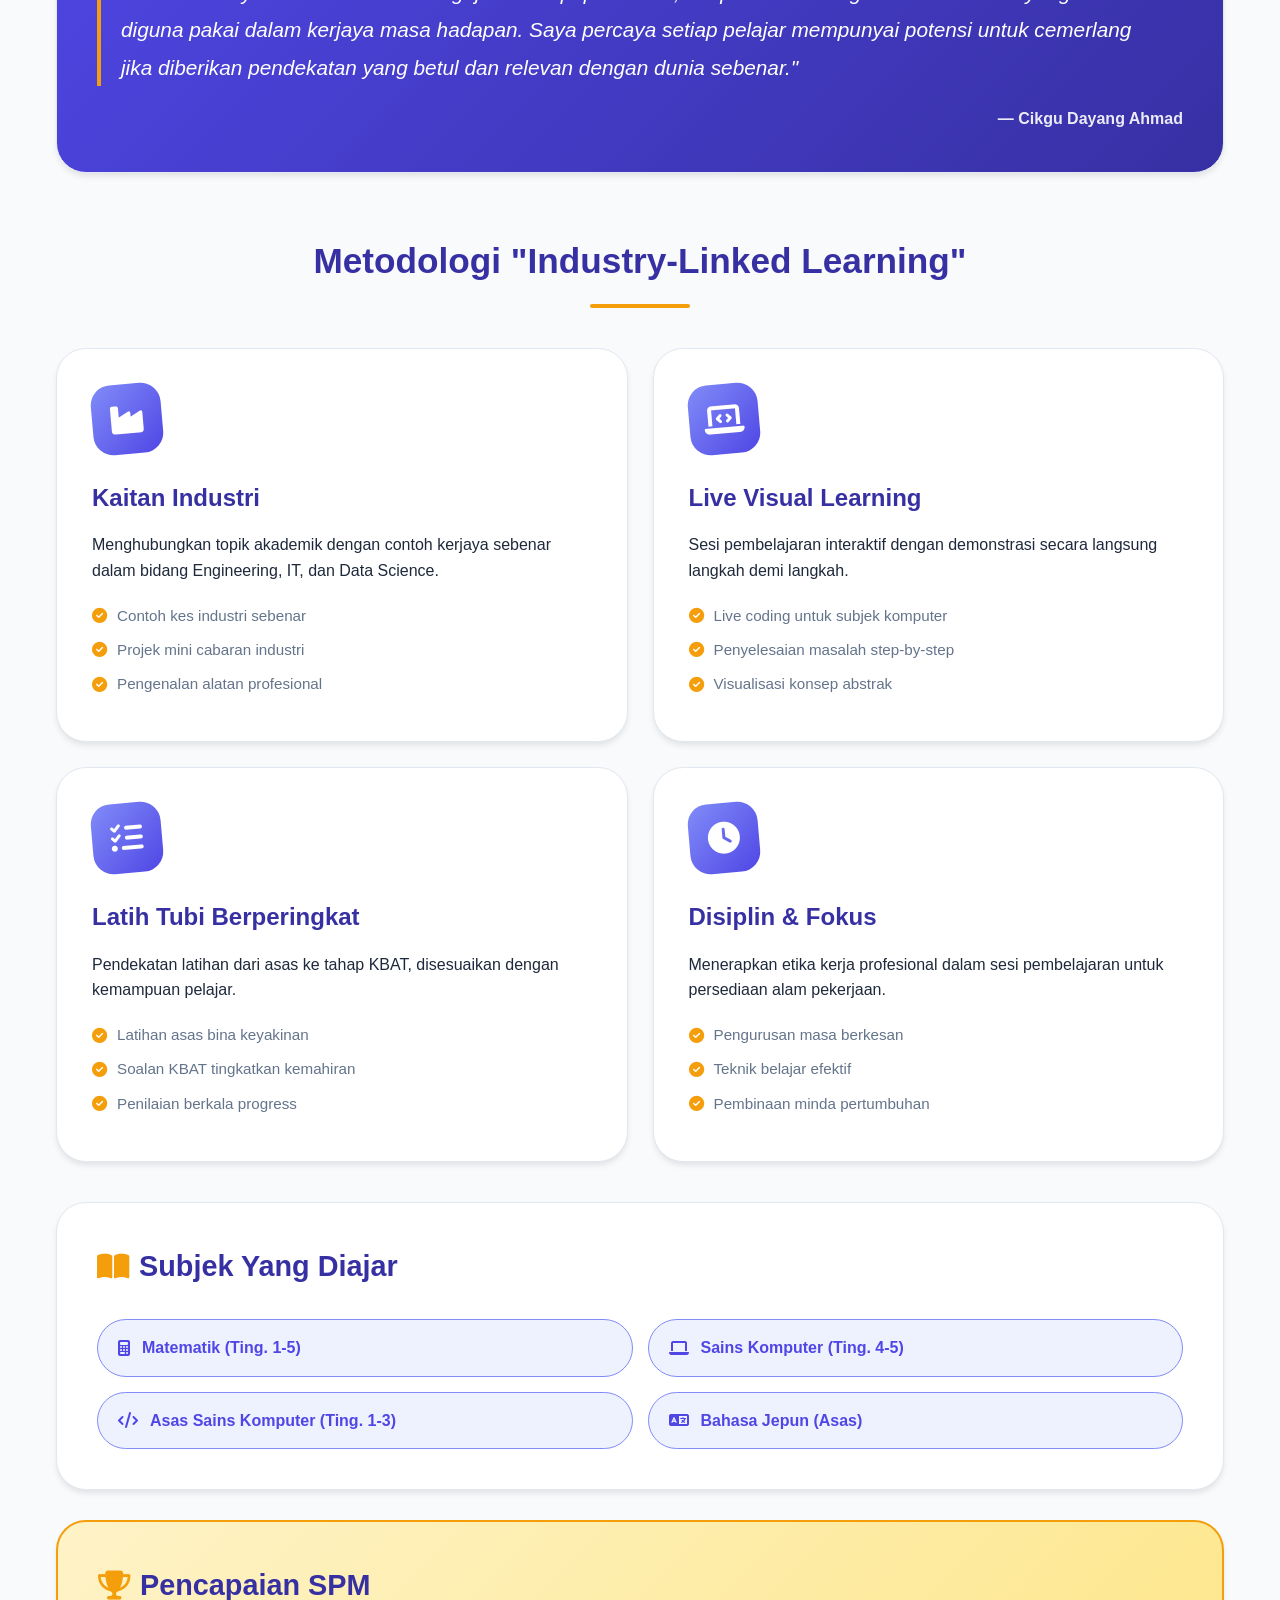
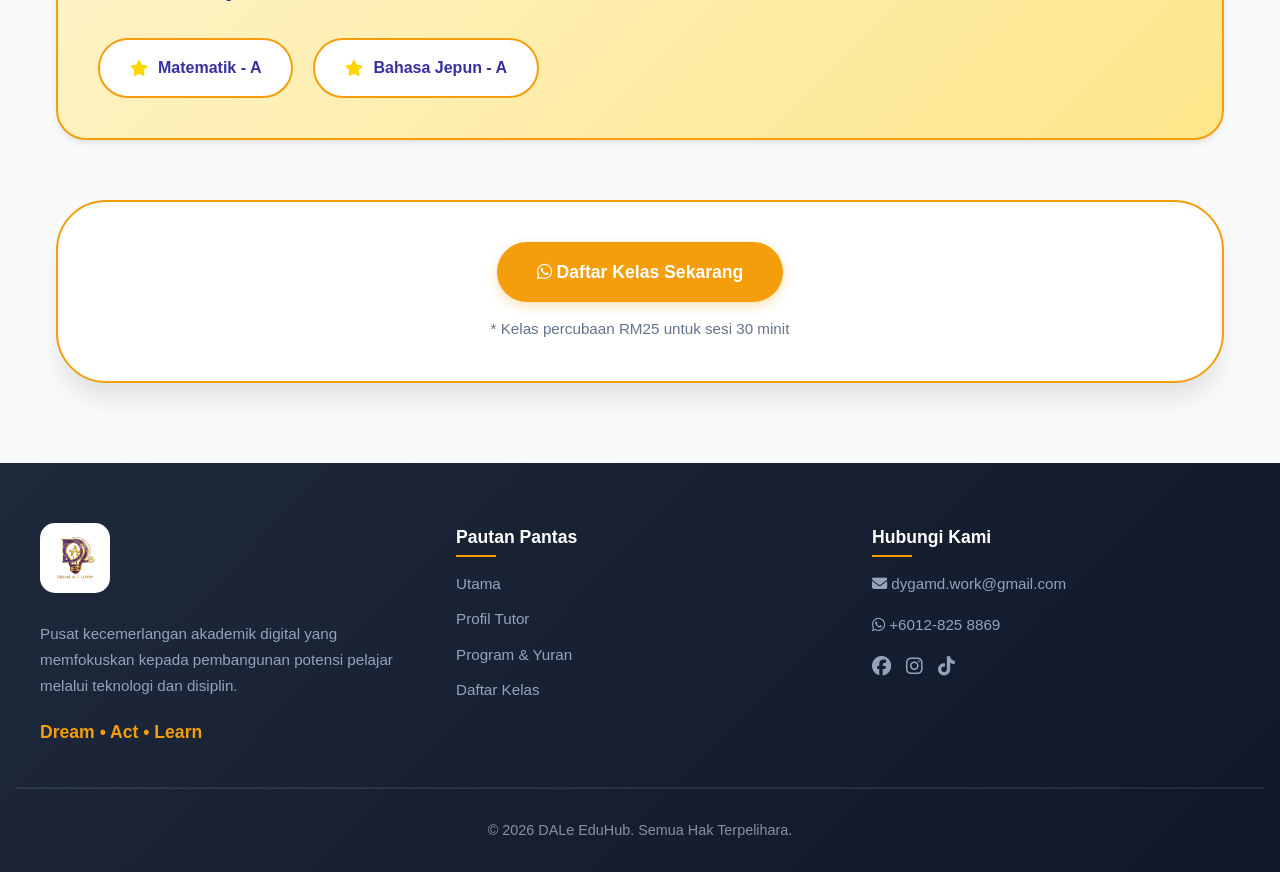
==== commit d5aacf8a: "Update tutor-profile.html" ====
--- a/tutor-profile.html
+++ b/tutor-profile.html
@@ -281,24 +281,7 @@
         <p class="copyright">&copy; 2026 DALe EduHub. Semua Hak Terpelihara.</p>
     </footer>
 
-    <script>
-        // Mobile menu toggle
-        function toggleMobileMenu() {
-            const navLinks = document.querySelector('.nav-links');
-            if (navLinks) {
-                navLinks.classList.toggle('active');
-            }
-        }
-
-        // Close mobile menu when clicking a link
-        document.querySelectorAll('.nav-links a').forEach(link => {
-            link.addEventListener('click', () => {
-                const navLinks = document.querySelector('.nav-links');
-                if (navLinks && window.innerWidth <= 768) {
-                    navLinks.classList.remove('active');
-                }
-            });
-        });
-    </script>
+    <!-- Scripts -->
+    <script src="script/tutor-profile.js"></script>
 </body>
 </html>
--- a/style/style.css
+++ b/style/style.css
@@ -27,15 +27,12 @@
     --shadow: 0 4px 6px -1px rgb(0 0 0 / 0.1);
     --shadow-md: 0 10px 15px -3px rgb(0 0 0 / 0.1);
     --shadow-lg: 0 20px 25px -5px rgb(0 0 0 / 0.1);
-    --shadow-xl: 0 25px 50px -12px rgb(0 0 0 / 0.25);
     
     /* Glass effect */
     --glass: rgba(255, 255, 255, 0.98);
-    --glass-dark: rgba(30, 41, 59, 0.95);
-    
-    /* Spacing */
+    
+    /* Container */
     --container-width: 1200px;
-    --section-padding: 80px;
 }
 
 body {
@@ -44,7 +41,6 @@
     color: var(--dark);
     background-color: var(--light);
     scroll-behavior: smooth;
-    overflow-x: hidden;
 }
 
 /* ==================== CONTAINER & SECTIONS ==================== */
@@ -55,7 +51,7 @@
 }
 
 .section {
-    padding: var(--section-padding) 1rem;
+    padding: 80px 1rem;
 }
 
 .section-title {
@@ -114,11 +110,6 @@
     align-items: center;
     text-decoration: none;
     color: var(--primary-dark);
-    transition: opacity 0.3s;
-}
-
-.logo:hover {
-    opacity: 0.9;
 }
 
 .logo-img {
@@ -185,12 +176,10 @@
     border-radius: 50px;
     font-weight: 600;
     font-size: 0.9rem;
-    box-shadow: var(--shadow-sm);
 }
 
 .nav-links .btn-small:hover {
     background: var(--primary-dark);
-    color: white;
     transform: translateY(-2px);
     box-shadow: var(--shadow);
 }
@@ -204,11 +193,6 @@
     cursor: pointer;
     color: var(--primary-dark);
     display: none;
-    transition: transform 0.3s;
-}
-
-.menu-icon:hover {
-    transform: scale(1.1);
 }
 
 /* ==================== HERO SECTION ==================== */
@@ -219,17 +203,6 @@
     text-align: center;
     position: relative;
     overflow: hidden;
-}
-
-.hero::before {
-    content: '';
-    position: absolute;
-    top: 0;
-    left: 0;
-    right: 0;
-    bottom: 0;
-    background: url('data:image/svg+xml,<svg width="60" height="60" viewBox="0 0 60 60" xmlns="http://www.w3.org/2000/svg"><path d="M30 0 L60 30 L30 60 L0 30 Z" fill="rgba(255,255,255,0.02)"/></svg>');
-    opacity: 0.1;
 }
 
 .hero::after {
@@ -243,16 +216,10 @@
     transform: skewY(-2deg);
 }
 
-.hero .container {
-    position: relative;
-    z-index: 1;
-}
-
 .hero h2 {
     font-size: clamp(2rem, 5vw, 3.5rem);
     margin-bottom: 1rem;
     line-height: 1.2;
-    animation: fadeInUp 0.8s ease;
 }
 
 .hero p {
@@ -260,25 +227,12 @@
     max-width: 650px;
     margin: 0 auto 2rem;
     opacity: 0.9;
-    animation: fadeInUp 0.8s ease 0.2s both;
 }
 
 .hero-btns {
     display: flex;
     gap: 1rem;
     justify-content: center;
-    animation: fadeInUp 0.8s ease 0.4s both;
-}
-
-@keyframes fadeInUp {
-    from {
-        opacity: 0;
-        transform: translateY(30px);
-    }
-    to {
-        opacity: 1;
-        transform: translateY(0);
-    }
 }
 
 /* ==================== BUTTONS ==================== */
@@ -295,35 +249,11 @@
     border: none;
     cursor: pointer;
     font-size: 0.95rem;
-    position: relative;
-    overflow: hidden;
-}
-
-.btn::before {
-    content: '';
-    position: absolute;
-    top: 50%;
-    left: 50%;
-    width: 0;
-    height: 0;
-    border-radius: 50%;
-    background: rgba(255, 255, 255, 0.2);
-    transform: translate(-50%, -50%);
-    transition: width 0.6s, height 0.6s;
-}
-
-.btn:hover::before {
-    width: 300px;
-    height: 300px;
 }
 
 .btn:hover {
     transform: translateY(-2px);
     box-shadow: 0 6px 20px rgba(245, 158, 11, 0.4);
-}
-
-.btn:active {
-    transform: translateY(0);
 }
 
 .btn-outline {
@@ -338,8 +268,16 @@
     color: white;
 }
 
-.btn-outline:hover::before {
-    display: none;
+.btn-outline-light {
+    background: transparent;
+    border: 2px solid white;
+    color: white;
+    box-shadow: none;
+}
+
+.btn-outline-light:hover {
+    background: white;
+    color: var(--primary-dark);
 }
 
 .btn-large {
@@ -362,23 +300,6 @@
     box-shadow: var(--shadow);
     transition: all 0.3s;
     position: relative;
-    overflow: hidden;
-}
-
-.feature-card::before {
-    content: '';
-    position: absolute;
-    top: 0;
-    left: 0;
-    right: 0;
-    height: 4px;
-    background: linear-gradient(90deg, var(--primary), var(--accent));
-    transform: translateX(-100%);
-    transition: transform 0.6s;
-}
-
-.feature-card:hover::before {
-    transform: translateX(0);
 }
 
 .feature-card:hover {
@@ -389,12 +310,6 @@
 .feature-icon {
     font-size: 3rem;
     margin-bottom: 20px;
-    animation: float 3s ease-in-out infinite;
-}
-
-@keyframes float {
-    0%, 100% { transform: translateY(0); }
-    50% { transform: translateY(-10px); }
 }
 
 .feature-card h3 {
@@ -403,9 +318,18 @@
     color: var(--primary-dark);
 }
 
-.feature-card p {
-    color: var(--gray);
-    line-height: 1.6;
+.feature-link {
+    color: var(--primary);
+    text-decoration: none;
+    font-weight: 600;
+    margin-top: 15px;
+    display: inline-block;
+    transition: transform 0.3s;
+}
+
+.feature-link:hover {
+    transform: translateX(5px);
+    color: var(--accent);
 }
 
 /* ==================== PRICING SECTION ==================== */
@@ -425,7 +349,6 @@
     display: flex;
     flex-direction: column;
     position: relative;
-    overflow: hidden;
 }
 
 .pricing-card.highlighted {
@@ -434,26 +357,22 @@
     box-shadow: var(--shadow-lg);
 }
 
-.pricing-card::before {
-    content: '';
+.popular-badge {
     position: absolute;
-    top: -50%;
-    left: -50%;
-    width: 200%;
-    height: 200%;
-    background: radial-gradient(circle, rgba(79, 70, 229, 0.05) 0%, transparent 70%);
-    opacity: 0;
-    transition: opacity 0.6s;
-}
-
-.pricing-card:hover::before {
-    opacity: 1;
+    top: -12px;
+    left: 50%;
+    transform: translateX(-50%);
+    background: var(--accent);
+    color: white;
+    padding: 4px 20px;
+    border-radius: 50px;
+    font-size: 0.85rem;
+    font-weight: 600;
 }
 
 .pricing-card:hover {
     transform: translateY(-10px);
     box-shadow: var(--shadow-lg);
-    border-color: var(--primary-light);
 }
 
 .pricing-card.highlighted:hover {
@@ -477,6 +396,12 @@
     font-weight: 700;
     color: var(--primary-dark);
     margin: 20px 0;
+}
+
+.price-period {
+    font-size: 1rem;
+    font-weight: 400;
+    color: var(--gray);
 }
 
 .subject-tags {
@@ -492,13 +417,6 @@
     font-weight: 600;
     margin: 4px;
     display: inline-block;
-    transition: all 0.3s;
-}
-
-.subject-tag:hover {
-    background: var(--primary);
-    color: white;
-    transform: scale(1.05);
 }
 
 .feature-list {
@@ -529,23 +447,21 @@
     margin-top: auto;
 }
 
+.promo-banner {
+    text-align: center;
+    margin-top: 40px;
+    background: white;
+    padding: 20px;
+    border-radius: 50px;
+    font-weight: 600;
+    color: var(--primary);
+    box-shadow: var(--shadow);
+    font-size: 1.1rem;
+}
+
 /* ==================== TESTIMONIALS SECTION ==================== */
 .testimonials-section {
     background: linear-gradient(135deg, #f1f5f9 0%, #e2e8f0 100%);
-    position: relative;
-    overflow: hidden;
-}
-
-.testimonials-section::before {
-    content: '“';
-    position: absolute;
-    top: 50%;
-    left: 50%;
-    transform: translate(-50%, -50%);
-    font-size: 30rem;
-    font-family: serif;
-    color: rgba(79, 70, 229, 0.05);
-    pointer-events: none;
 }
 
 .swiper {
@@ -570,7 +486,7 @@
 }
 
 .testi-card:hover {
-    transform: translateY(-8px) scale(1.02);
+    transform: translateY(-8px);
     box-shadow: var(--shadow-lg);
 }
 
@@ -583,7 +499,6 @@
     color: var(--primary-light);
     opacity: 0.2;
     font-family: serif;
-    line-height: 1;
 }
 
 .testi-text {
@@ -609,7 +524,6 @@
     padding: 4px 14px;
     border-radius: 50px;
     display: inline-block;
-    width: fit-content;
 }
 
 .swiper-pagination-bullet {
@@ -617,7 +531,6 @@
     height: 10px;
     background: var(--gray);
     opacity: 0.3;
-    transition: all 0.3s;
 }
 
 .swiper-pagination-bullet-active {
@@ -630,19 +543,6 @@
 /* ==================== FORM SECTION ==================== */
 .form-section {
     background: linear-gradient(135deg, #f1f5f9 0%, #e2e8f0 100%);
-    position: relative;
-    overflow: hidden;
-}
-
-.form-section::before {
-    content: '';
-    position: absolute;
-    top: 0;
-    left: 0;
-    right: 0;
-    bottom: 0;
-    background: url('data:image/svg+xml,<svg width="30" height="30" viewBox="0 0 30 30" xmlns="http://www.w3.org/2000/svg"><circle cx="15" cy="15" r="2" fill="%234f46e5" opacity="0.1"/></svg>');
-    opacity: 0.5;
 }
 
 .form-container {
@@ -652,8 +552,6 @@
     box-shadow: var(--shadow-lg);
     max-width: 800px;
     margin: 0 auto;
-    position: relative;
-    z-index: 1;
 }
 
 .form-row {
@@ -693,12 +591,6 @@
     transition: all 0.3s;
 }
 
-.form-group input:hover,
-.form-group select:hover,
-.form-group textarea:hover {
-    border-color: var(--primary-light);
-}
-
 .form-group input:focus,
 .form-group select:focus,
 .form-group textarea:focus {
@@ -719,27 +611,6 @@
     border-radius: 50px;
     font-weight: 600;
     cursor: pointer;
-    transition: all 0.3s;
-    position: relative;
-    overflow: hidden;
-}
-
-.submit-btn::before {
-    content: '';
-    position: absolute;
-    top: 50%;
-    left: 50%;
-    width: 0;
-    height: 0;
-    border-radius: 50%;
-    background: rgba(255, 255, 255, 0.2);
-    transform: translate(-50%, -50%);
-    transition: width 0.6s, height 0.6s;
-}
-
-.submit-btn:hover::before {
-    width: 300px;
-    height: 300px;
 }
 
 .submit-btn:hover {
@@ -764,9 +635,6 @@
     box-shadow: var(--shadow-lg);
     z-index: 2000;
     display: none;
-    align-items: center;
-    gap: 10px;
-    font-size: 1rem;
     min-width: 300px;
     text-align: center;
     border-left: 4px solid var(--accent);
@@ -774,10 +642,17 @@
 
 .toast.show {
     display: flex;
-    animation: slideUpToast 0.3s ease, fadeOut 0.3s ease 2.7s;
-}
-
-@keyframes slideUpToast {
+    animation: slideUp 0.3s ease;
+}
+
+.toast.success { 
+    background: var(--green);
+}
+.toast.error { 
+    background: var(--red);
+}
+
+@keyframes slideUp {
     from {
         transform: translate(-50%, 100%);
         opacity: 0;
@@ -786,21 +661,6 @@
         transform: translate(-50%, 0%);
         opacity: 1;
     }
-}
-
-@keyframes fadeOut {
-    to {
-        opacity: 0;
-    }
-}
-
-.toast.success { 
-    background: var(--green);
-    border-left-color: white;
-}
-.toast.error { 
-    background: var(--red);
-    border-left-color: white;
 }
 
 /* ==================== LOADING SPINNER ==================== */
@@ -829,18 +689,6 @@
     background: linear-gradient(135deg, var(--dark) 0%, #0f172a 100%);
     color: var(--white);
     padding: 60px 1rem 30px;
-    position: relative;
-    overflow: hidden;
-}
-
-footer::before {
-    content: '';
-    position: absolute;
-    top: 0;
-    left: 0;
-    right: 0;
-    height: 1px;
-    background: linear-gradient(90deg, transparent, var(--primary), transparent);
 }
 
 .footer-grid {
@@ -849,8 +697,6 @@
     gap: 3rem;
     max-width: var(--container-width);
     margin: 0 auto 40px;
-    position: relative;
-    z-index: 1;
 }
 
 .footer-col h4 {
@@ -858,7 +704,6 @@
     margin-bottom: 1.2rem;
     font-size: 1.1rem;
     position: relative;
-    display: inline-block;
 }
 
 .footer-col h4::after {
@@ -879,11 +724,6 @@
     background: white;
     border-radius: 15px;
     padding: 8px;
-    transition: transform 0.3s;
-}
-
-.footer-logo:hover {
-    transform: scale(1.1);
 }
 
 .footer-col p {
@@ -905,13 +745,34 @@
     color: #94a3b8;
     text-decoration: none;
     font-size: 0.95rem;
-    transition: all 0.3s;
-    display: inline-block;
+    transition: color 0.3s;
 }
 
 .footer-col ul li a:hover {
     color: var(--accent);
-    transform: translateX(5px);
+}
+
+.footer-slogan {
+    color: var(--accent);
+    font-weight: 600;
+    font-size: 1.1rem;
+    margin-top: 20px;
+}
+
+.social-links {
+    display: flex;
+    gap: 15px;
+    margin-top: 15px;
+}
+
+.social-links a {
+    color: #94a3b8;
+    font-size: 1.2rem;
+    transition: color 0.3s;
+}
+
+.social-links a:hover {
+    color: var(--accent);
 }
 
 .copyright {
@@ -924,21 +785,14 @@
 hr {
     opacity: 0.1;
     margin-bottom: 25px;
-    border: none;
-    height: 1px;
-    background: linear-gradient(90deg, transparent, #94a3b8, transparent);
-}
-
-/* ==================== RESPONSIVE DESIGN ==================== */
+}
+
+/* ==================== RESPONSIVE ==================== */
 @media (max-width: 1024px) {
     .feature-grid,
     .pricing-grid,
     .footer-grid {
         grid-template-columns: repeat(2, 1fr);
-    }
-    
-    :root {
-        --section-padding: 60px;
     }
 }
 
@@ -955,35 +809,19 @@
         width: 100%;
         background: white;
         padding: 20px;
-        box-shadow: 0 4px 20px rgba(0,0,0,0.1);
+        box-shadow: 0 4px 10px rgba(0,0,0,0.1);
         flex-direction: column;
         gap: 1rem;
-        animation: slideDown 0.3s ease;
     }
     
     .nav-links.active {
         display: flex;
-    }
-    
-    @keyframes slideDown {
-        from {
-            opacity: 0;
-            transform: translateY(-10px);
-        }
-        to {
-            opacity: 1;
-            transform: translateY(0);
-        }
     }
     
     .nav-links a {
         width: 100%;
         text-align: center;
         padding: 10px;
-    }
-    
-    .nav-links a::after {
-        bottom: 0;
     }
     
     .feature-grid,
@@ -991,23 +829,6 @@
     .footer-grid,
     .form-row {
         grid-template-columns: 1fr;
-        gap: 1.5rem;
-    }
-    
-    .pricing-card.highlighted {
-        transform: scale(1);
-    }
-    
-    .pricing-card.highlighted:hover {
-        transform: translateY(-10px);
-    }
-    
-    .hero h2 {
-        font-size: 2rem;
-    }
-    
-    .hero p {
-        font-size: 1rem;
     }
     
     .hero-btns {
@@ -1015,12 +836,8 @@
         align-items: center;
     }
     
-    .section-title h2 {
-        font-size: 2rem;
-    }
-    
-    .form-container {
-        padding: 30px 20px;
+    .pricing-card.highlighted {
+        transform: scale(1);
     }
     
     .footer-grid {
@@ -1031,46 +848,4 @@
         left: 50%;
         transform: translateX(-50%);
     }
-    
-    .toast {
-        min-width: 90%;
-        font-size: 0.9rem;
-        padding: 12px 20px;
-    }
-}
-
-@media (max-width: 480px) {
-    .logo-text h1 {
-        font-size: 1rem;
-    }
-    
-    .logo-text p {
-        font-size: 0.55rem;
-    }
-    
-    .btn {
-        padding: 12px 24px;
-        font-size: 0.9rem;
-    }
-    
-    .btn-large {
-        padding: 14px 30px;
-        font-size: 1rem;
-    }
-    
-    .price {
-        font-size: 2rem;
-    }
-    
-    .feature-card {
-        padding: 30px 20px;
-    }
-    
-    .pricing-card {
-        padding: 30px 20px;
-    }
-    
-    .testi-card {
-        padding: 25px;
-    }
-}
+}
--- a/style/tutor-profile.css
+++ b/style/tutor-profile.css
@@ -1,5 +1,4 @@
 /* ==================== TUTOR PROFILE PAGE STYLES ==================== */
-/* Ini adalah CSS khusus untuk halaman tutor-profile.html sahaja */
 
 /* Page Hero */
 .page-hero {
@@ -25,7 +24,6 @@
 .page-hero h1 {
     font-size: 2.5rem;
     margin-bottom: 1rem;
-    animation: fadeInUp 0.8s ease;
 }
 
 .page-hero p {
@@ -33,7 +31,6 @@
     opacity: 0.9;
     max-width: 600px;
     margin: 0 auto;
-    animation: fadeInUp 0.8s ease 0.2s both;
 }
 
 /* Section Spacing */
@@ -52,13 +49,7 @@
     grid-template-columns: auto 1fr;
     gap: 40px;
     margin-bottom: 40px;
-    position: relative;
-    z-index: 2;
     border: 1px solid var(--gray-light);
-}
-
-.tutor-avatar-wrapper {
-    position: relative;
 }
 
 .tutor-avatar {
@@ -68,11 +59,6 @@
     overflow: hidden;
     border: 4px solid var(--accent);
     box-shadow: var(--shadow-lg);
-    transition: transform 0.3s;
-}
-
-.tutor-avatar:hover {
-    transform: scale(1.02);
 }
 
 .tutor-avatar img {
@@ -81,17 +67,10 @@
     object-fit: cover;
 }
 
-.tutor-info-wrapper {
-    display: flex;
-    flex-direction: column;
-    justify-content: center;
-}
-
 .tutor-name {
     font-size: 2.5rem;
     color: var(--primary-dark);
     margin-bottom: 10px;
-    line-height: 1.2;
 }
 
 .tutor-tagline {
@@ -114,7 +93,6 @@
     padding: 8px 20px;
     border-radius: 50px;
     font-size: 0.95rem;
-    font-weight: 500;
     display: inline-flex;
     align-items: center;
     gap: 8px;
@@ -154,7 +132,7 @@
     box-shadow: var(--shadow);
     margin-bottom: 30px;
     border: 1px solid var(--gray-light);
-    transition: transform 0.3s, box-shadow 0.3s;
+    transition: transform 0.3s;
 }
 
 .content-card:hover {
@@ -193,7 +171,7 @@
     border-radius: 2px;
 }
 
-/* Professional Timeline */
+/* Timeline */
 .professional-timeline {
     display: flex;
     flex-direction: column;
@@ -217,8 +195,6 @@
     justify-content: center;
     color: white;
     font-size: 1.2rem;
-    position: relative;
-    z-index: 2;
 }
 
 .timeline-item::before {
@@ -252,12 +228,6 @@
     color: var(--accent);
     font-weight: 600;
     margin-bottom: 10px;
-    font-size: 0.95rem;
-}
-
-.timeline-content p {
-    color: var(--gray);
-    line-height: 1.6;
 }
 
 /* Philosophy Card */
@@ -268,10 +238,6 @@
 
 .philosophy-card .section-subtitle {
     color: white;
-}
-
-.philosophy-card .section-subtitle i {
-    color: var(--accent);
 }
 
 .tutor-quote {
@@ -337,19 +303,14 @@
     margin-bottom: 15px;
 }
 
-.methodology-card p {
-    color: var(--gray);
-    margin-bottom: 20px;
-    line-height: 1.6;
-}
-
 .method-features {
     list-style: none;
+    margin-top: 20px;
 }
 
 .method-features li {
     margin-bottom: 10px;
-    color: var(--dark);
+    color: var(--gray);
     display: flex;
     align-items: center;
     gap: 10px;
@@ -384,10 +345,6 @@
     background: var(--primary);
     color: white;
     transform: translateX(5px);
-}
-
-.subject-chip i {
-    font-size: 1.2rem;
 }
 
 /* Achievement Card */
@@ -435,58 +392,27 @@
     font-size: 0.95rem;
 }
 
-/* Animations */
-@keyframes fadeInUp {
-    from {
-        opacity: 0;
-        transform: translateY(20px);
-    }
-    to {
-        opacity: 1;
-        transform: translateY(0);
-    }
-}
-
-/* Responsive Design */
+/* Responsive */
 @media (max-width: 1024px) {
     .tutor-header-card {
         grid-template-columns: 1fr;
         text-align: center;
-        gap: 20px;
     }
 
     .tutor-avatar {
         margin: 0 auto;
     }
 
-    .tutor-badges {
-        justify-content: center;
-    }
-
+    .tutor-badges,
     .tutor-stats-mini {
         justify-content: center;
     }
-
-    .methodology-grid {
+}
+
+@media (max-width: 768px) {
+    .methodology-grid,
+    .subjects-grid {
         grid-template-columns: 1fr;
-    }
-}
-
-@media (max-width: 768px) {
-    .page-hero h1 {
-        font-size: 2rem;
-    }
-
-    .page-hero p {
-        font-size: 1rem;
-    }
-
-    .tutor-name {
-        font-size: 2rem;
-    }
-
-    .tutor-tagline {
-        font-size: 1.1rem;
     }
 
     .tutor-stats-mini {
@@ -494,17 +420,9 @@
         gap: 15px;
     }
 
-    .section-main-title {
-        font-size: 1.8rem;
-    }
-
-    .subjects-grid {
-        grid-template-columns: 1fr;
-    }
-
     .timeline-item {
         grid-template-columns: 1fr;
-        gap: 10px;
+        text-align: center;
     }
 
     .timeline-item::before {
@@ -513,14 +431,6 @@
 
     .timeline-icon {
         margin: 0 auto;
-    }
-
-    .content-card {
-        padding: 25px;
-    }
-
-    .methodology-card {
-        padding: 25px;
     }
 
     .achievement-badges {
@@ -532,30 +442,3 @@
         justify-content: center;
     }
 }
-
-@media (max-width: 480px) {
-    .tutor-name {
-        font-size: 1.6rem;
-    }
-
-    .tutor-badges .badge {
-        width: 100%;
-        text-align: center;
-        justify-content: center;
-    }
-
-    .section-subtitle {
-        font-size: 1.5rem;
-    }
-
-    .tutor-quote {
-        font-size: 1.1rem;
-        padding: 0 10px;
-    }
-
-    .method-icon-wrapper {
-        width: 60px;
-        height: 60px;
-        font-size: 1.5rem;
-    }
-}
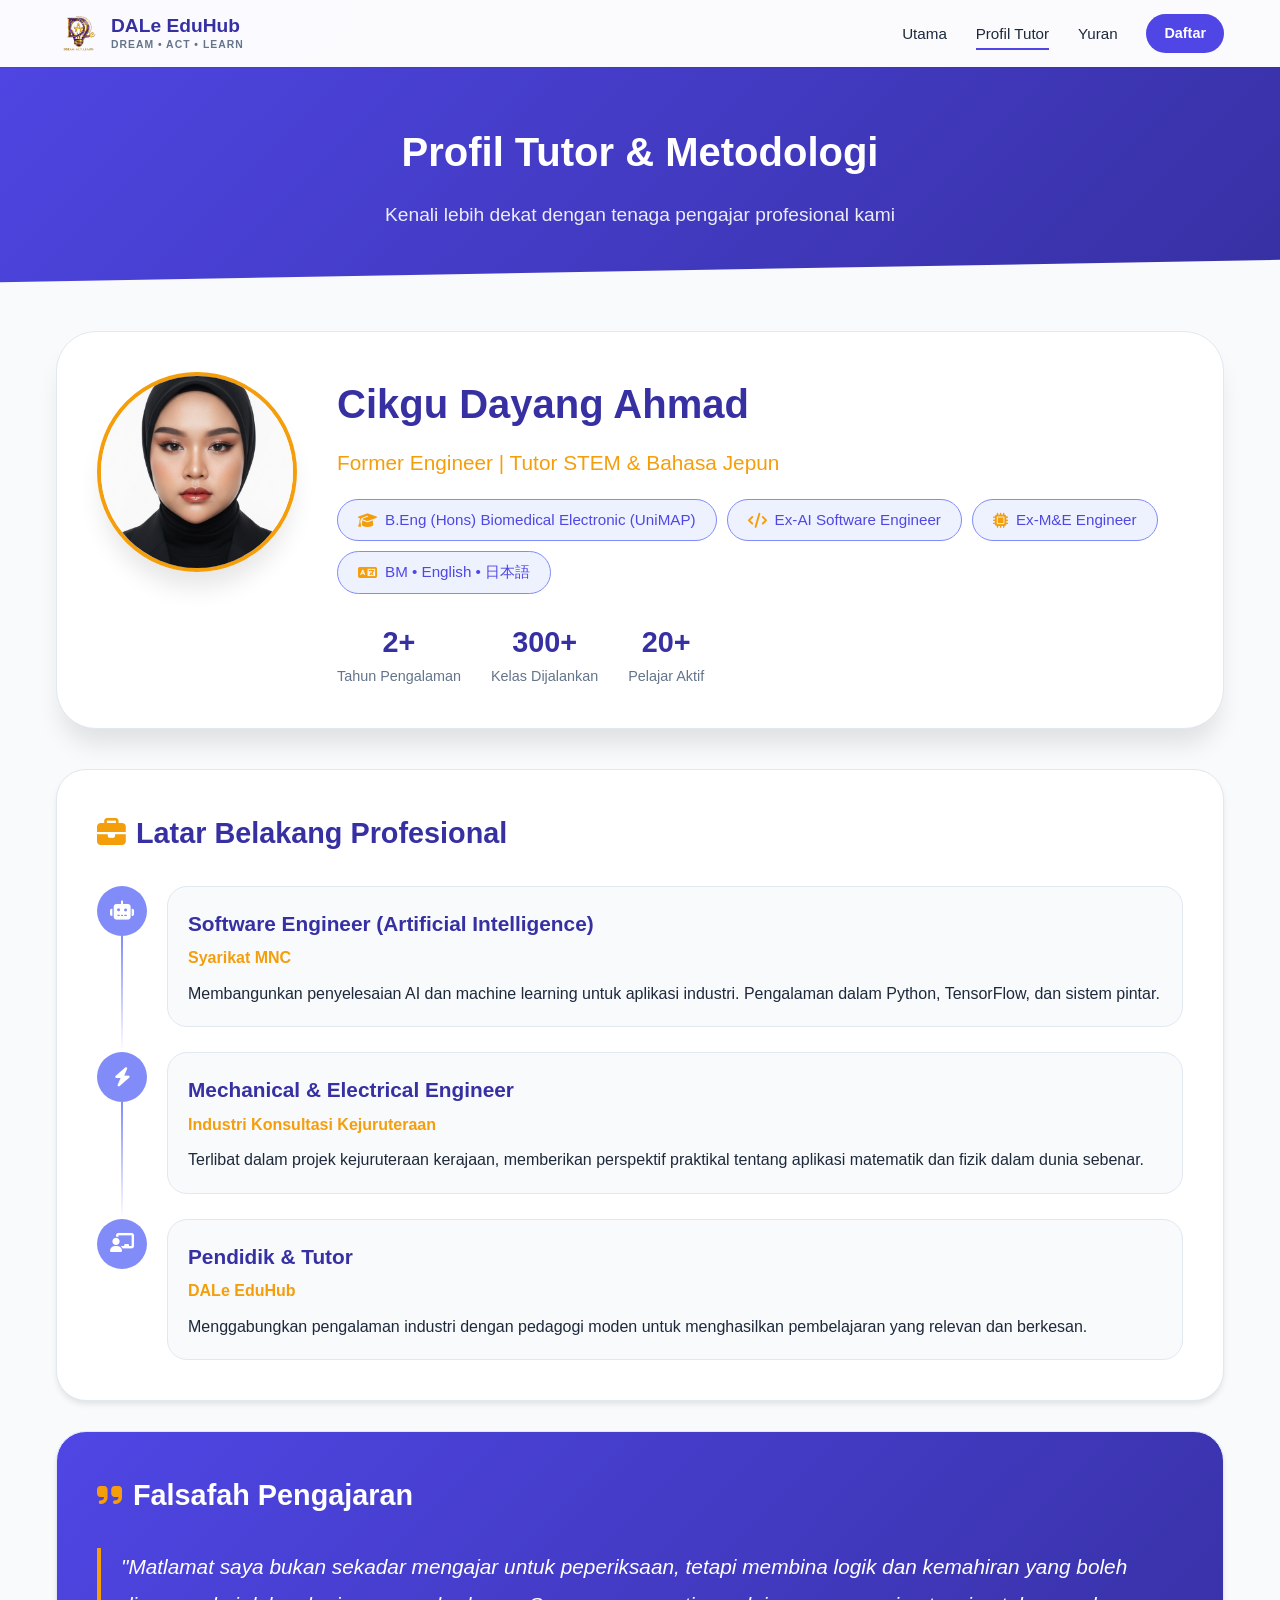
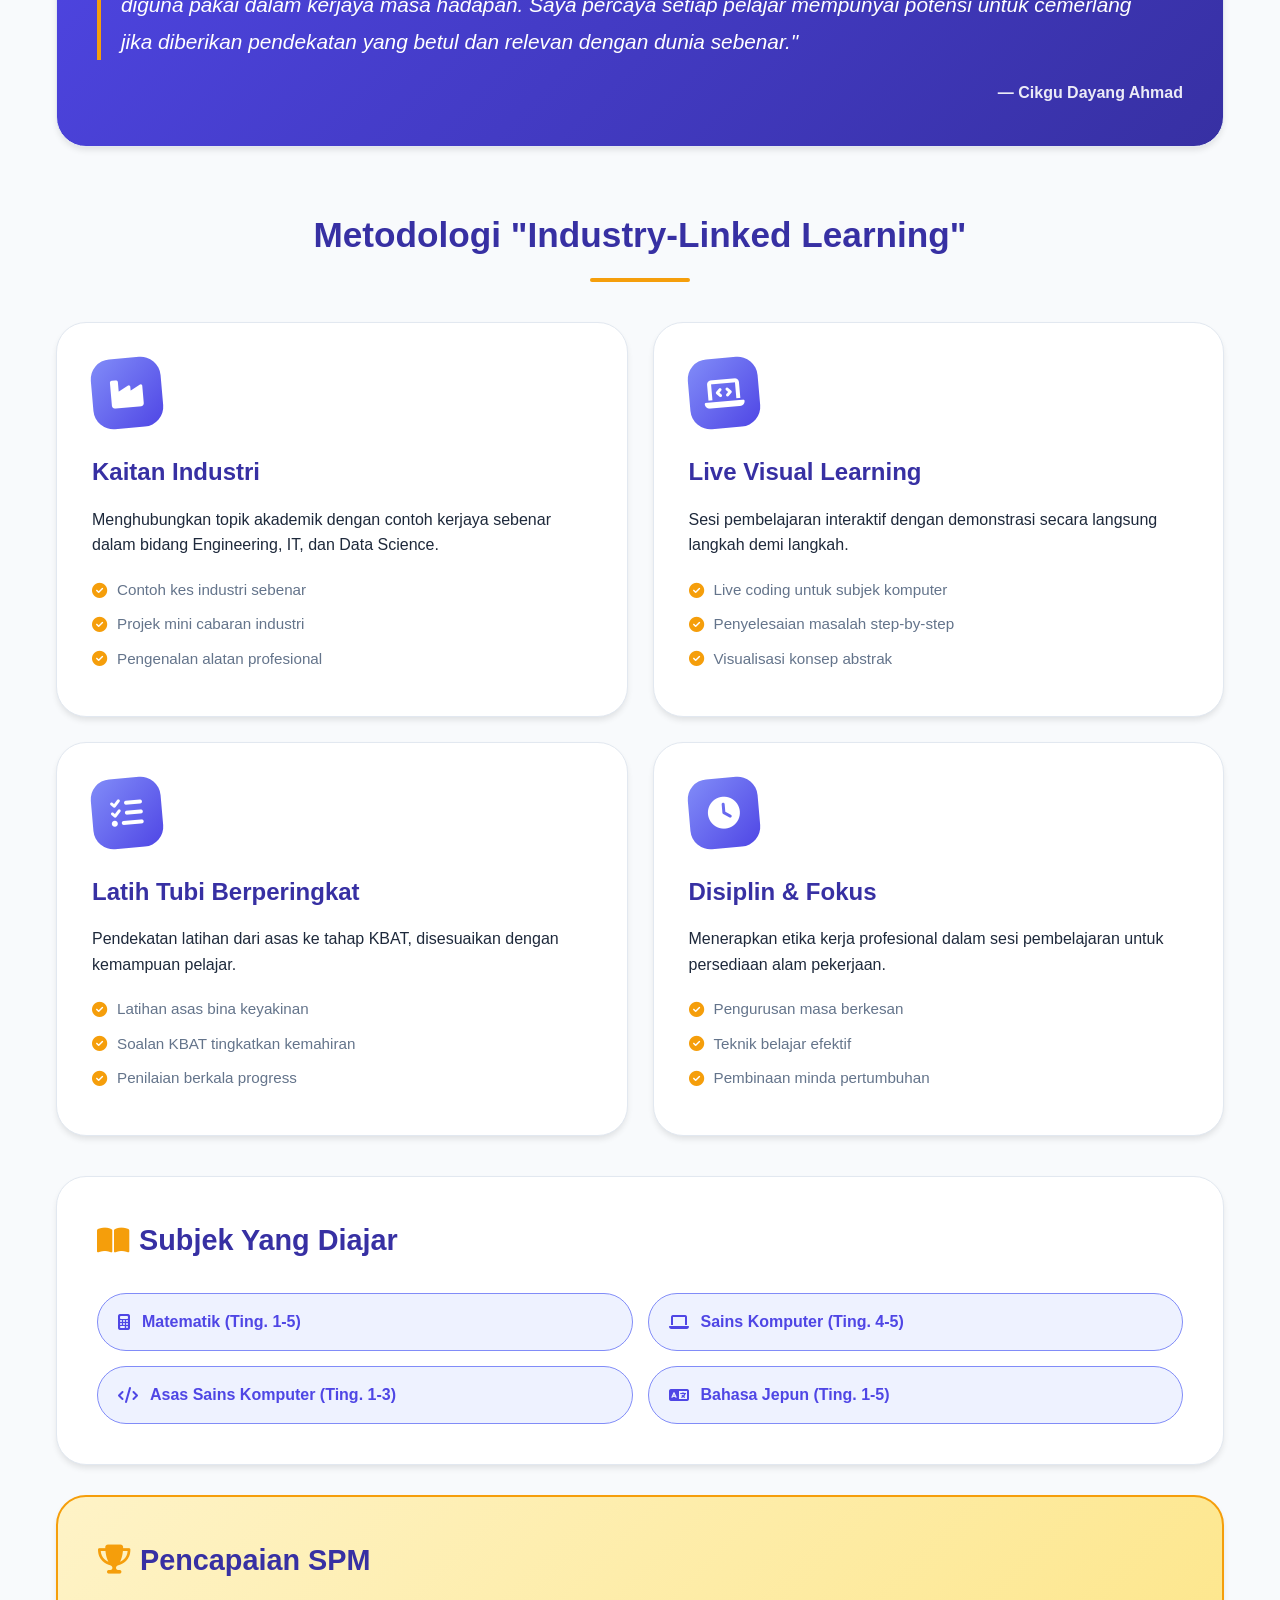
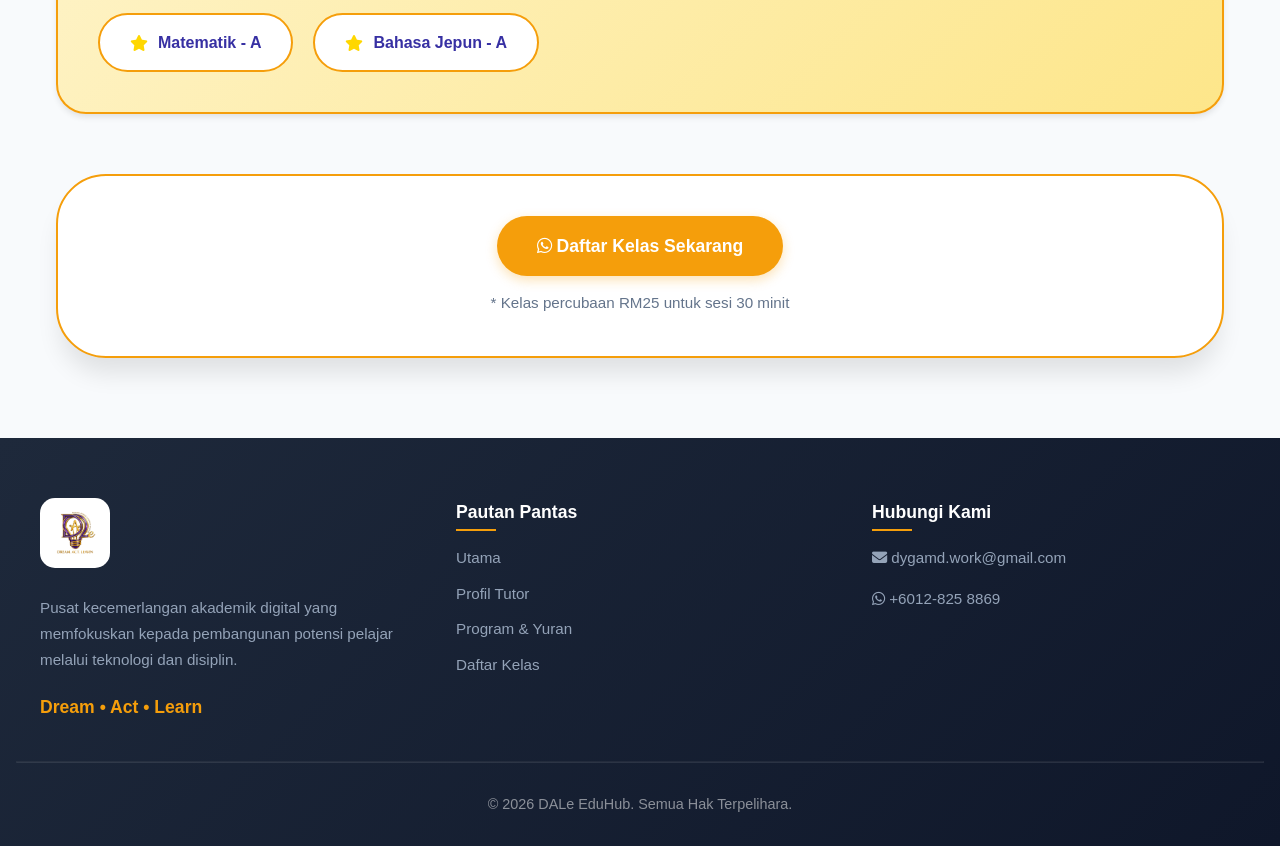
==== commit a014ebff: "Update tutor-profile.html" ====
--- a/tutor-profile.html
+++ b/tutor-profile.html
@@ -57,7 +57,7 @@
                 </div>
                 <div class="tutor-info-wrapper">
                     <h1 class="tutor-name">Cikgu Dayang Ahmad</h1>
-                    <p class="tutor-tagline">Professional Educator | Former AI Software Engineer</p>
+                    <p class="tutor-tagline">Former Engineer | Tutor STEM & Bahasa Jepun </p>
                     
                     <div class="tutor-badges">
                         <span class="badge"><i class="fas fa-graduation-cap"></i> B.Eng (Hons) Biomedical Electronic (UniMAP)</span>
@@ -96,7 +96,7 @@
                         </div>
                         <div class="timeline-content">
                             <h3>Software Engineer (Artificial Intelligence)</h3>
-                            <p class="timeline-place">Syarikat Teknologi Terkemuka</p>
+                            <p class="timeline-place">Syarikat MNC </p>
                             <p>Membangunkan penyelesaian AI dan machine learning untuk aplikasi industri. Pengalaman dalam Python, TensorFlow, dan sistem pintar.</p>
                         </div>
                     </div>
@@ -107,8 +107,8 @@
                         </div>
                         <div class="timeline-content">
                             <h3>Mechanical & Electrical Engineer</h3>
-                            <p class="timeline-place">Industri Kejuruteraan</p>
-                            <p>Terlibat dalam projek kejuruteraan berskala besar, memberikan perspektif praktikal tentang aplikasi matematik dan fizik dalam dunia sebenar.</p>
+                            <p class="timeline-place">Industri Konsultasi Kejuruteraan</p>
+                            <p>Terlibat dalam projek kejuruteraan kerajaan, memberikan perspektif praktikal tentang aplikasi matematik dan fizik dalam dunia sebenar.</p>
                         </div>
                     </div>
                     
@@ -215,7 +215,7 @@
                     </div>
                     <div class="subject-chip">
                         <i class="fas fa-language"></i>
-                        <span>Bahasa Jepun (Asas)</span>
+                        <span>Bahasa Jepun (Ting. 1-5)</span>
                     </div>
                 </div>
             </div>
@@ -270,10 +270,6 @@
                 <h4>Hubungi Kami</h4>
                 <p><i class="fas fa-envelope"></i> dygamd.work@gmail.com</p>
                 <p><i class="fab fa-whatsapp"></i> +6012-825 8869</p>
-                <div class="social-links">
-                    <a href="#"><i class="fab fa-facebook"></i></a>
-                    <a href="#"><i class="fab fa-instagram"></i></a>
-                    <a href="#"><i class="fab fa-tiktok"></i></a>
                 </div>
             </div>
         </div>
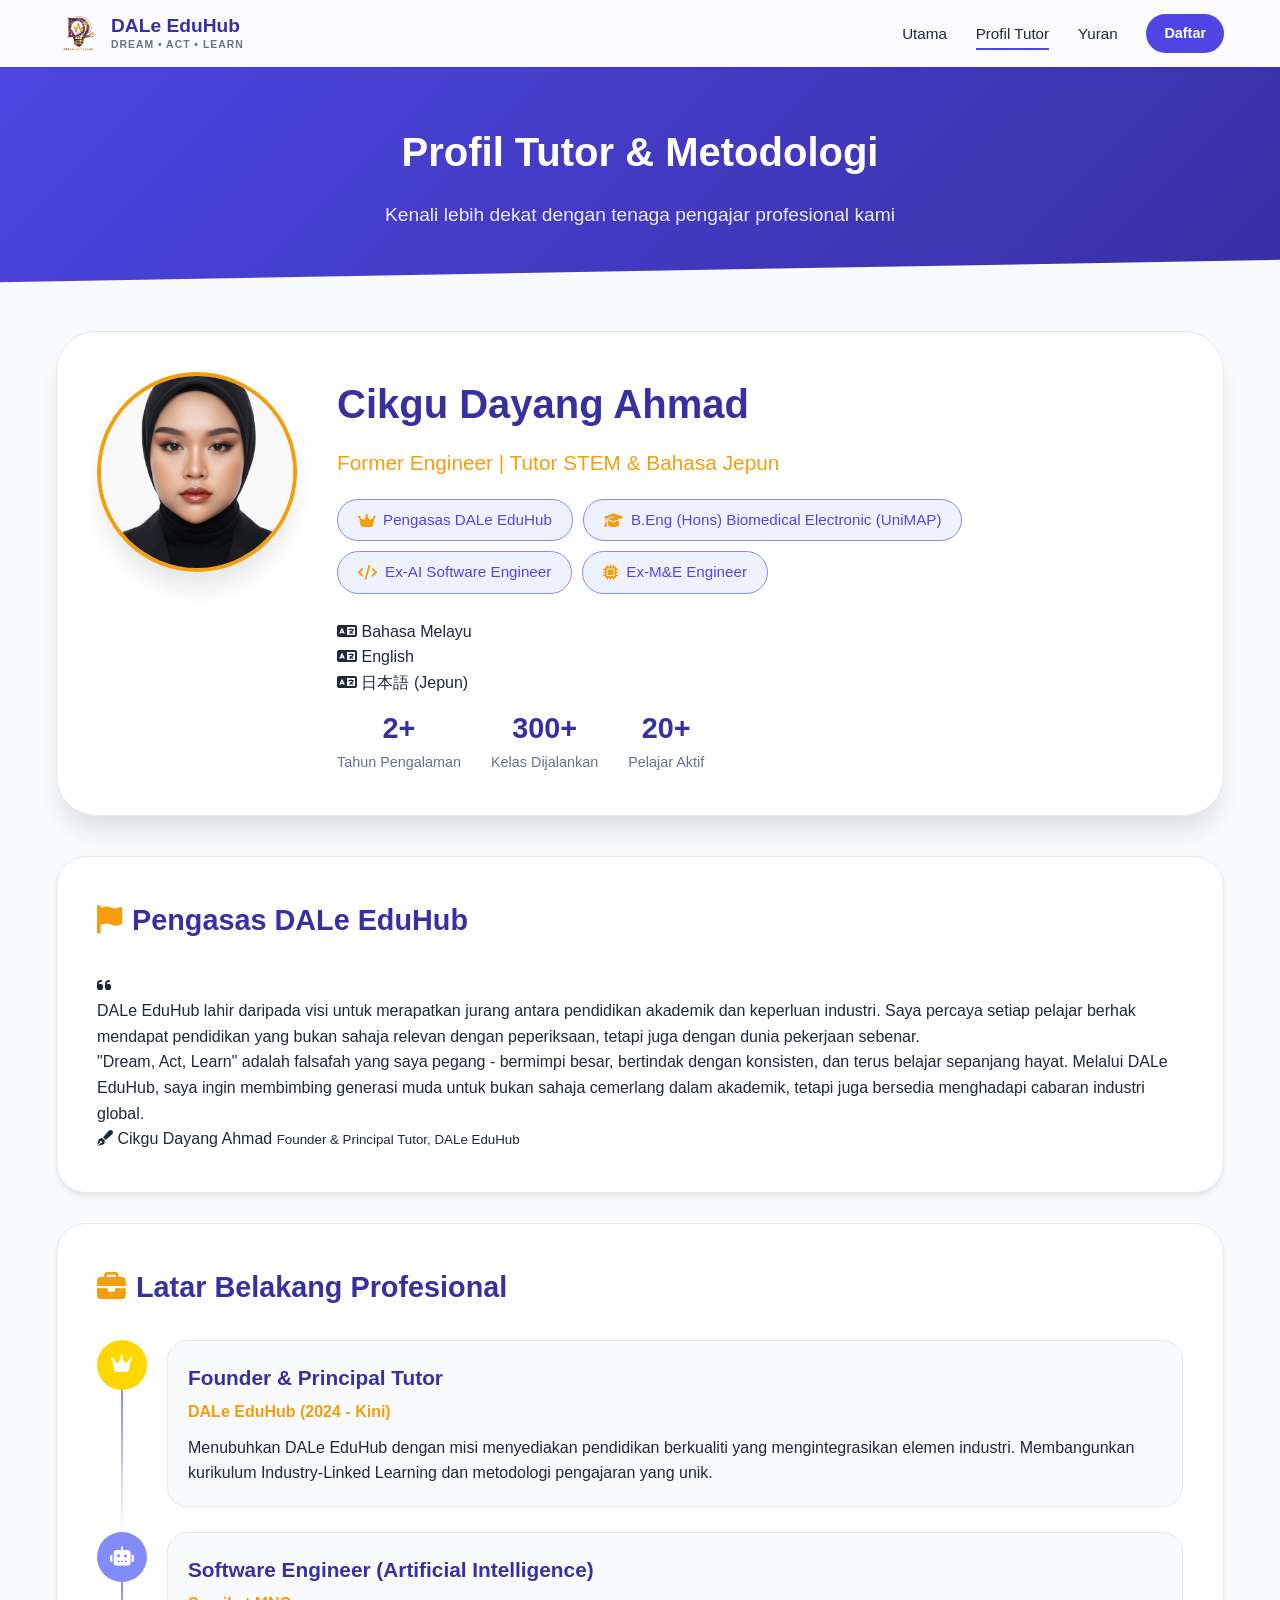
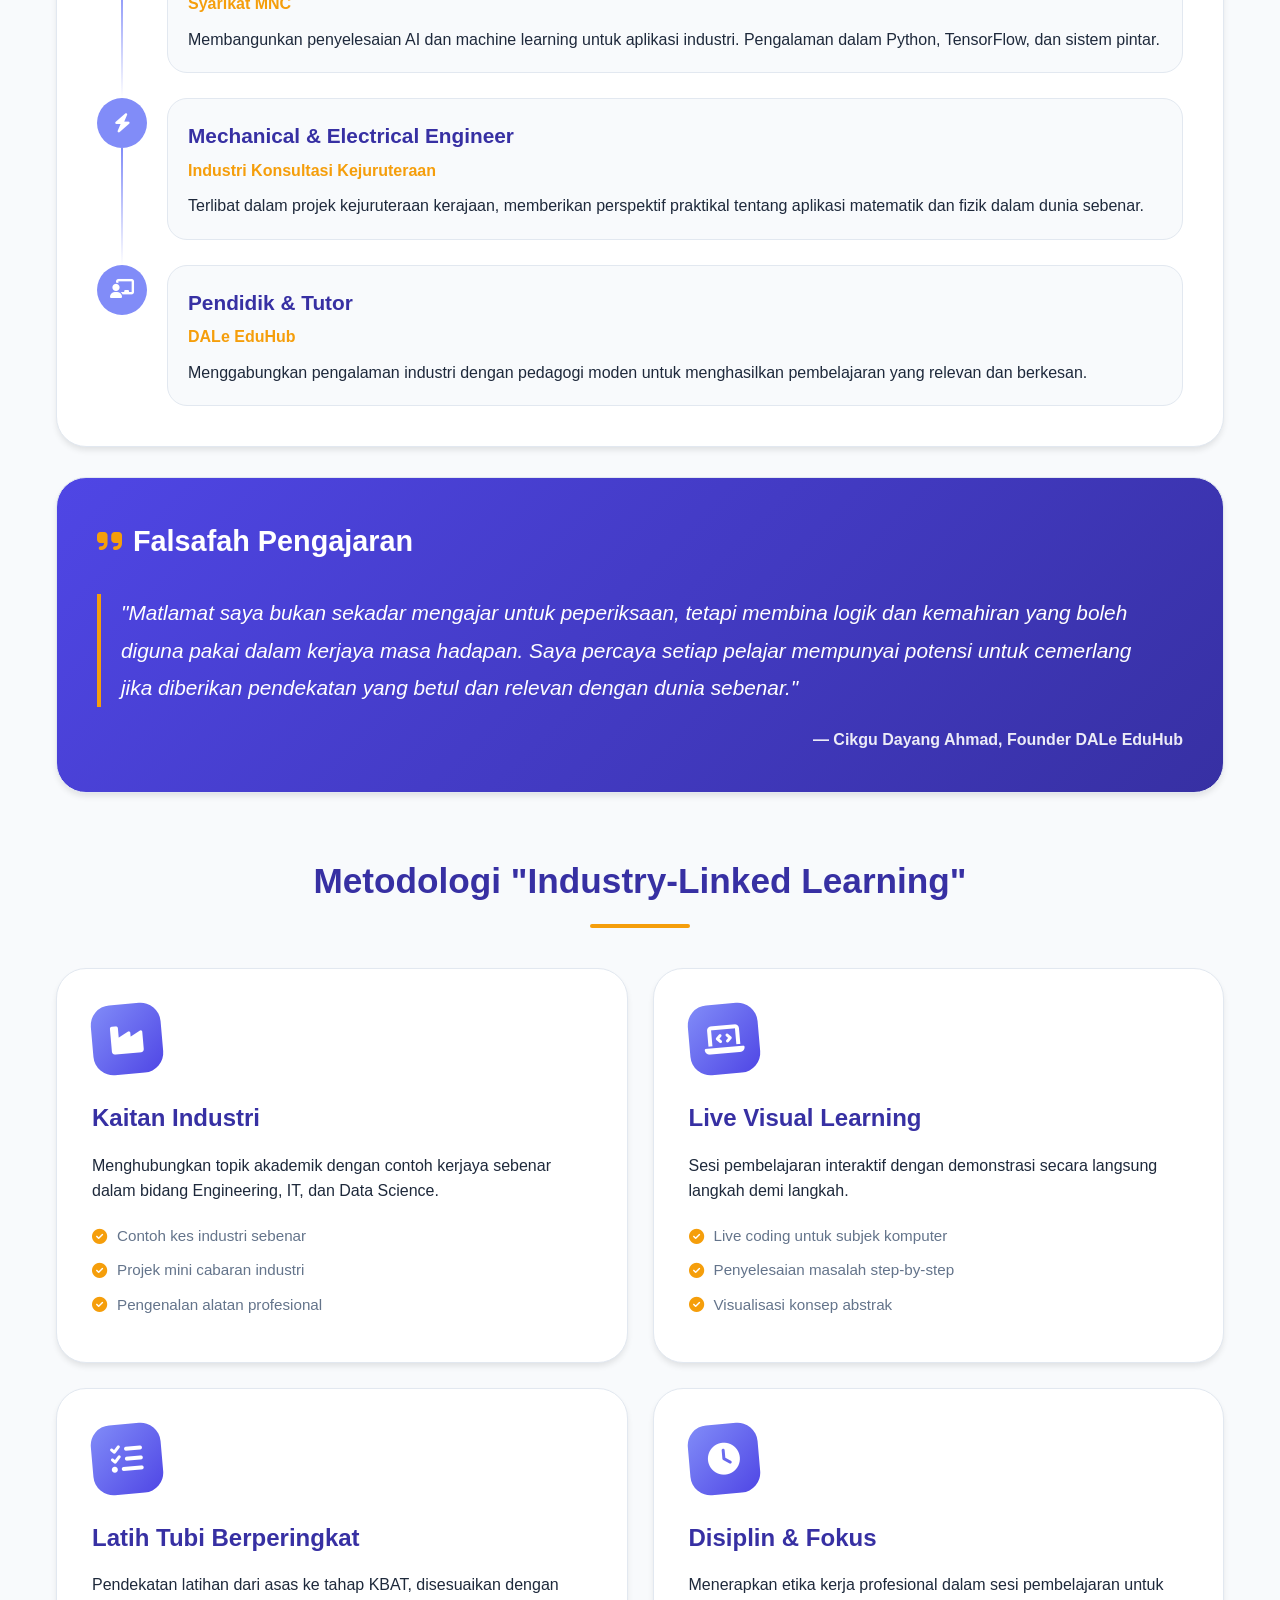
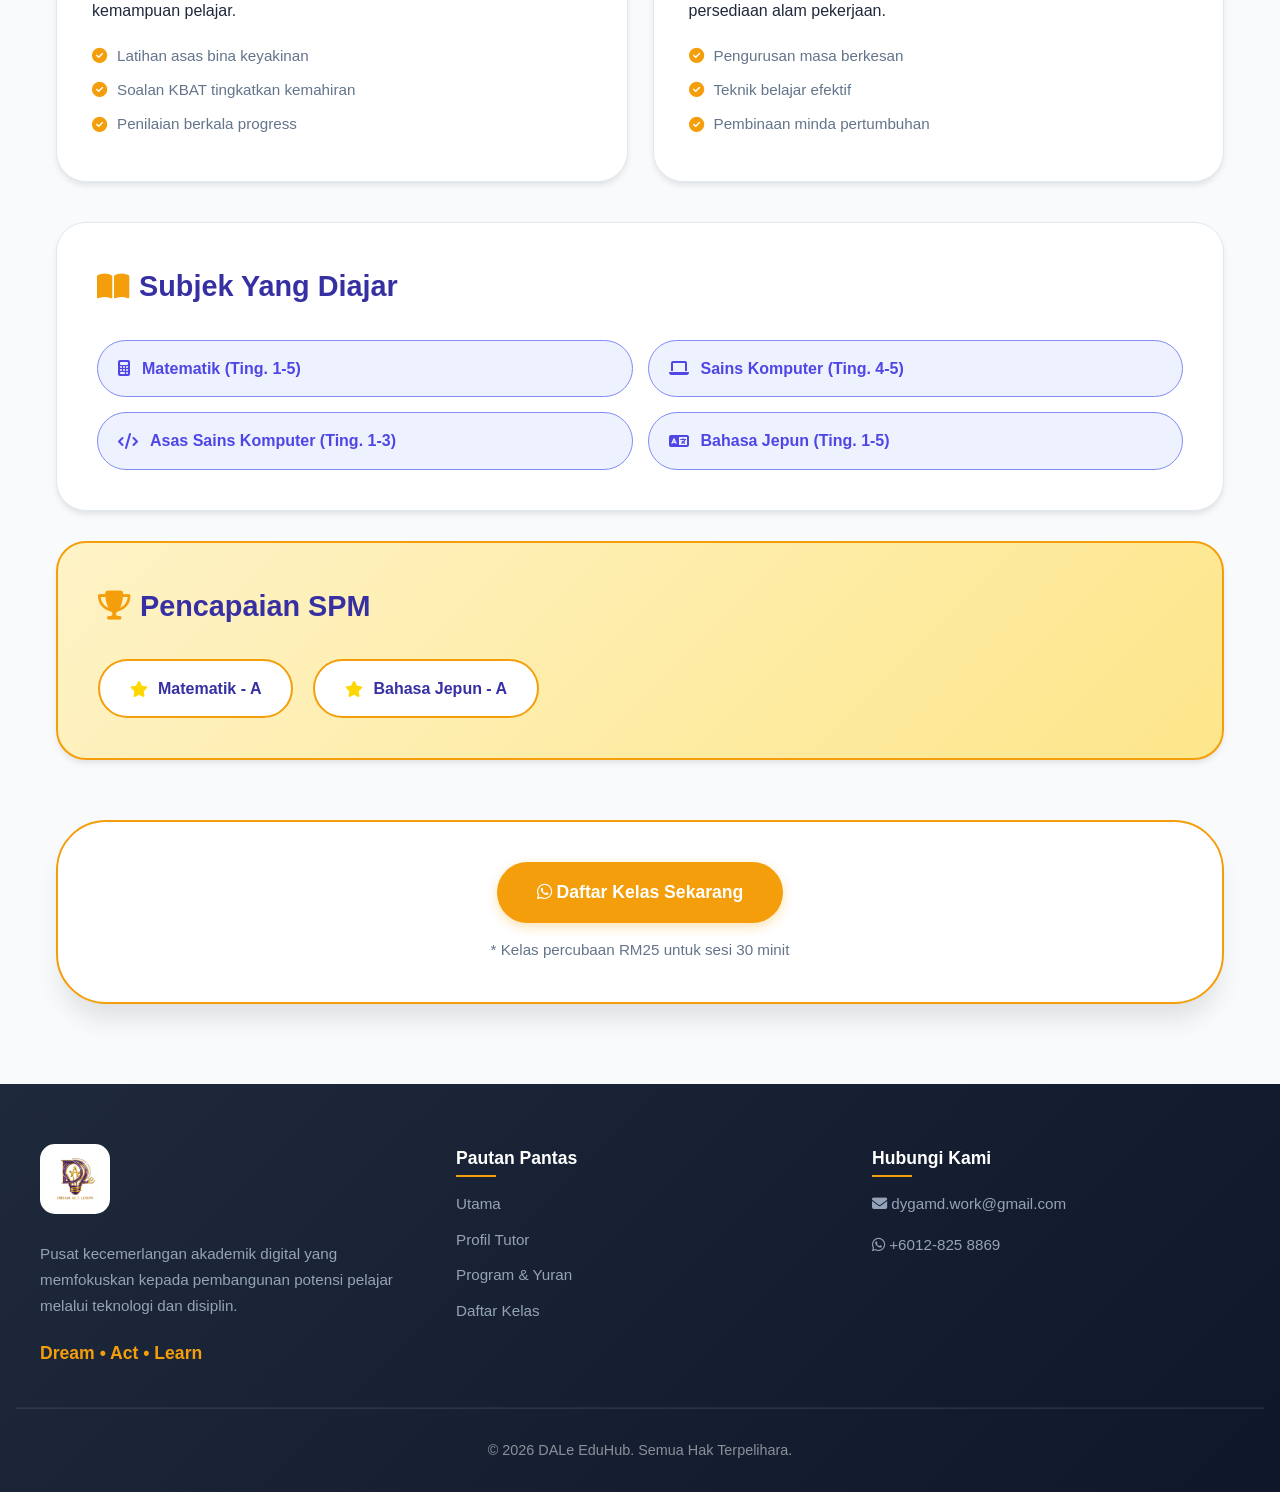
==== commit 4a6d79a5: "Update tutor-profile.html" ====
--- a/tutor-profile.html
+++ b/tutor-profile.html
@@ -57,13 +57,31 @@
                 </div>
                 <div class="tutor-info-wrapper">
                     <h1 class="tutor-name">Cikgu Dayang Ahmad</h1>
-                    <p class="tutor-tagline">Former Engineer | Tutor STEM & Bahasa Jepun </p>
+                    <p class="tutor-tagline"> Former Engineer | Tutor STEM & Bahasa Jepun</p>
                     
                     <div class="tutor-badges">
+                        <!-- BADGE PENGASAS (TAMBAH) -->
+                        <span class="badge founder-badge"><i class="fas fa-crown"></i> Pengasas DALe EduHub</span>
                         <span class="badge"><i class="fas fa-graduation-cap"></i> B.Eng (Hons) Biomedical Electronic (UniMAP)</span>
                         <span class="badge"><i class="fas fa-code"></i> Ex-AI Software Engineer</span>
                         <span class="badge"><i class="fas fa-microchip"></i> Ex-M&E Engineer</span>
-                        <span class="badge"><i class="fas fa-language"></i> BM • English • 日本語</span>
+                        <!-- BADGE BAHASA (PINDAH KE BAWAH) -->
+                    </div>
+
+                    <!-- BAHASA SECTION - DIASINGKAN DENGAN ICON YANG SESUAI -->
+                    <div class="languages-section">
+                        <div class="language-item">
+                            <i class="fas fa-language"></i>
+                            <span>Bahasa Melayu</span>
+                        </div>
+                        <div class="language-item">
+                            <i class="fas fa-language"></i>
+                            <span>English</span>
+                        </div>
+                        <div class="language-item">
+                            <i class="fas fa-language"></i>
+                            <span>日本語 (Jepun)</span>
+                        </div>
                     </div>
 
                     <div class="tutor-stats-mini">
@@ -83,6 +101,30 @@
                 </div>
             </div>
 
+            <!-- FOUNDER CARD - PENGASAS DALE EDUHUB (BAHAGIAN BARU) -->
+            <div class="content-card founder-card">
+                <h2 class="section-subtitle">
+                    <i class="fas fa-flag"></i> 
+                    Pengasas DALe EduHub
+                </h2>
+                <div class="founder-message">
+                    <div class="founder-quote-icon">
+                        <i class="fas fa-quote-left"></i>
+                    </div>
+                    <p class="founder-text">
+                        DALe EduHub lahir daripada visi untuk merapatkan jurang antara pendidikan akademik dan keperluan industri. Saya percaya setiap pelajar berhak mendapat pendidikan yang bukan sahaja relevan dengan peperiksaan, tetapi juga dengan dunia pekerjaan sebenar. 
+                    </p>
+                    <p class="founder-text">
+                        "Dream, Act, Learn" adalah falsafah yang saya pegang - bermimpi besar, bertindak dengan konsisten, dan terus belajar sepanjang hayat. Melalui DALe EduHub, saya ingin membimbing generasi muda untuk bukan sahaja cemerlang dalam akademik, tetapi juga bersedia menghadapi cabaran industri global.
+                    </p>
+                    <div class="founder-signature">
+                        <i class="fas fa-pen-fancy"></i>
+                        <span>Cikgu Dayang Ahmad</span>
+                        <small>Founder & Principal Tutor, DALe EduHub</small>
+                    </div>
+                </div>
+            </div>
+
             <!-- Latar Belakang Profesional -->
             <div class="content-card">
                 <h2 class="section-subtitle">
@@ -90,13 +132,25 @@
                     Latar Belakang Profesional
                 </h2>
                 <div class="professional-timeline">
+                    <!-- TIMELINE PENGASAS (TAMBAH) -->
+                    <div class="timeline-item">
+                        <div class="timeline-icon" style="background: gold;">
+                            <i class="fas fa-crown" style="color: white;"></i>
+                        </div>
+                        <div class="timeline-content">
+                            <h3>Founder & Principal Tutor</h3>
+                            <p class="timeline-place">DALe EduHub (2024 - Kini)</p>
+                            <p>Menubuhkan DALe EduHub dengan misi menyediakan pendidikan berkualiti yang mengintegrasikan elemen industri. Membangunkan kurikulum Industry-Linked Learning dan metodologi pengajaran yang unik.</p>
+                        </div>
+                    </div>
+
                     <div class="timeline-item">
                         <div class="timeline-icon">
                             <i class="fas fa-robot"></i>
                         </div>
                         <div class="timeline-content">
                             <h3>Software Engineer (Artificial Intelligence)</h3>
-                            <p class="timeline-place">Syarikat MNC </p>
+                            <p class="timeline-place">Syarikat MNC</p>
                             <p>Membangunkan penyelesaian AI dan machine learning untuk aplikasi industri. Pengalaman dalam Python, TensorFlow, dan sistem pintar.</p>
                         </div>
                     </div>
@@ -134,7 +188,7 @@
                 <blockquote class="tutor-quote">
                     "Matlamat saya bukan sekadar mengajar untuk peperiksaan, tetapi membina logik dan kemahiran yang boleh diguna pakai dalam kerjaya masa hadapan. Saya percaya setiap pelajar mempunyai potensi untuk cemerlang jika diberikan pendekatan yang betul dan relevan dengan dunia sebenar."
                 </blockquote>
-                <p class="quote-author">— Cikgu Dayang Ahmad</p>
+                <p class="quote-author">— Cikgu Dayang Ahmad, Founder DALe EduHub</p>
             </div>
 
             <!-- Metodologi "Industry-Linked Learning" -->
@@ -270,7 +324,6 @@
                 <h4>Hubungi Kami</h4>
                 <p><i class="fas fa-envelope"></i> dygamd.work@gmail.com</p>
                 <p><i class="fab fa-whatsapp"></i> +6012-825 8869</p>
-                </div>
             </div>
         </div>
         <hr>
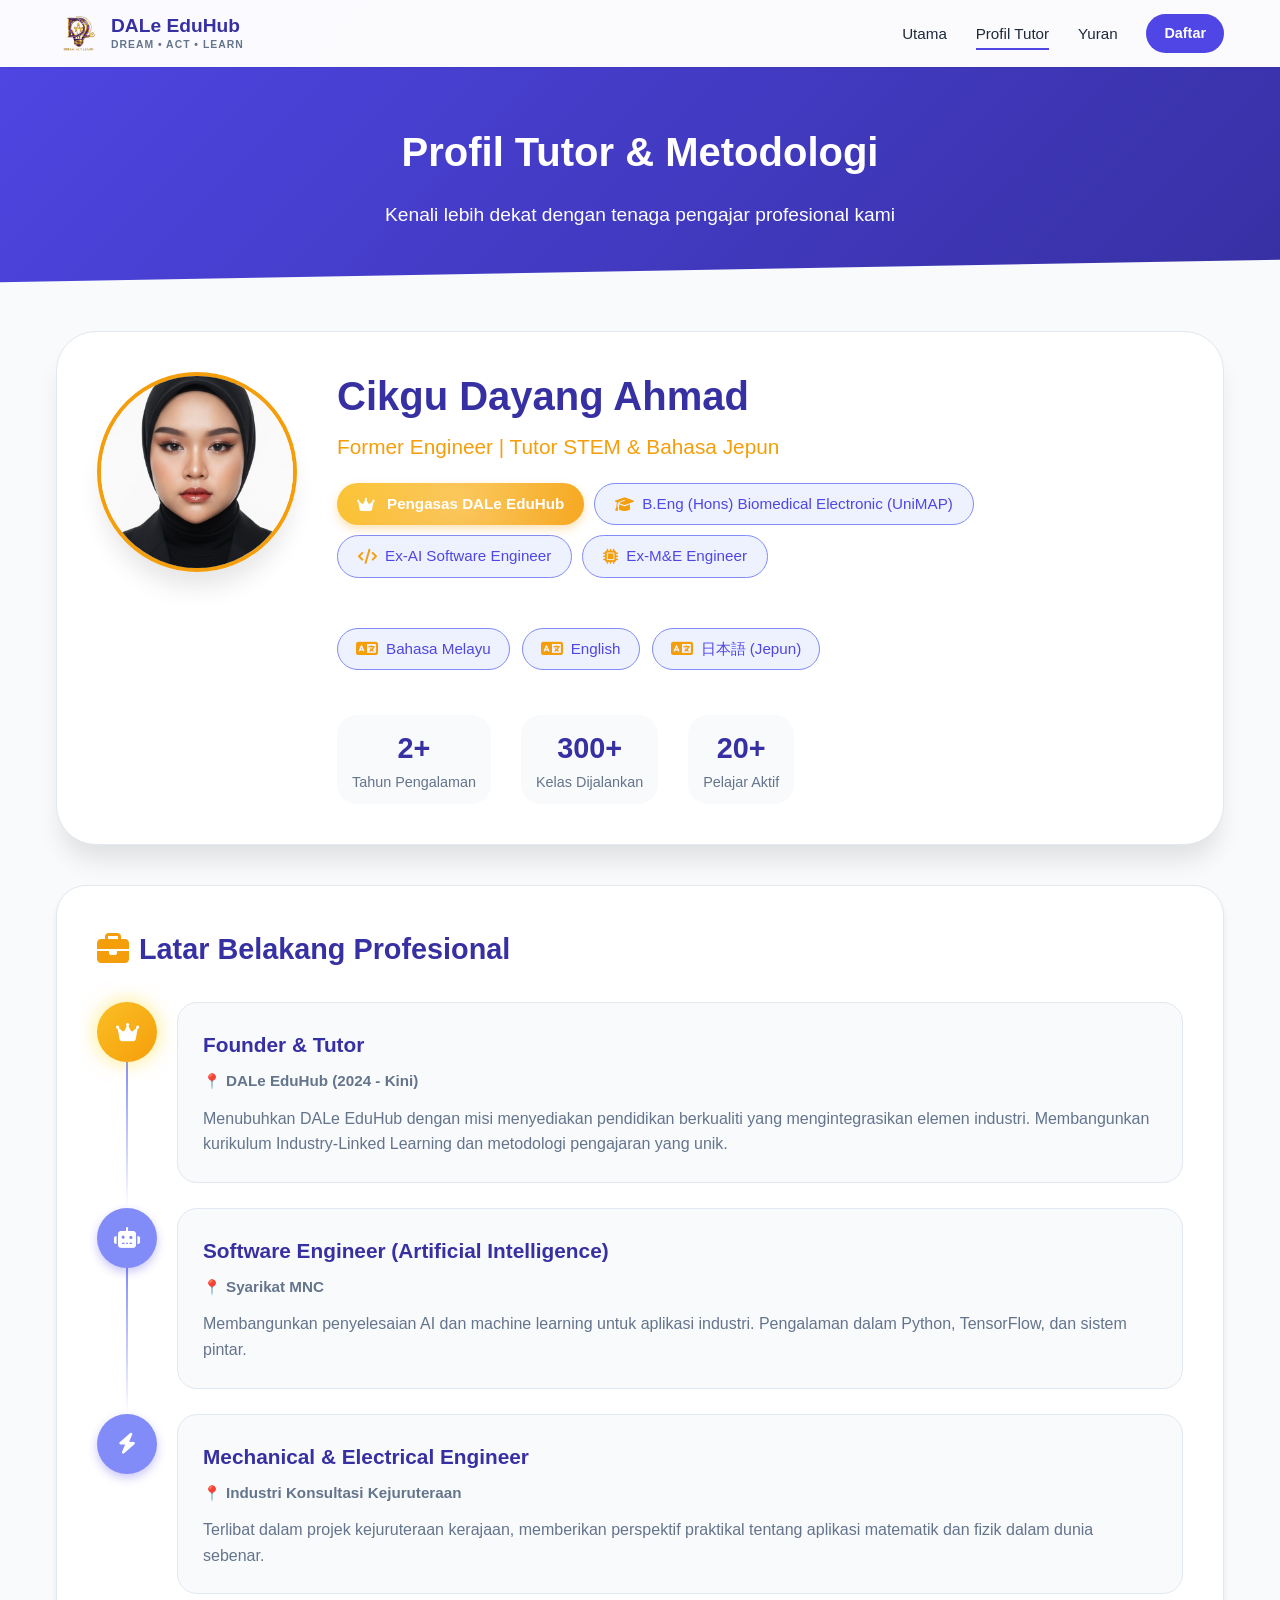
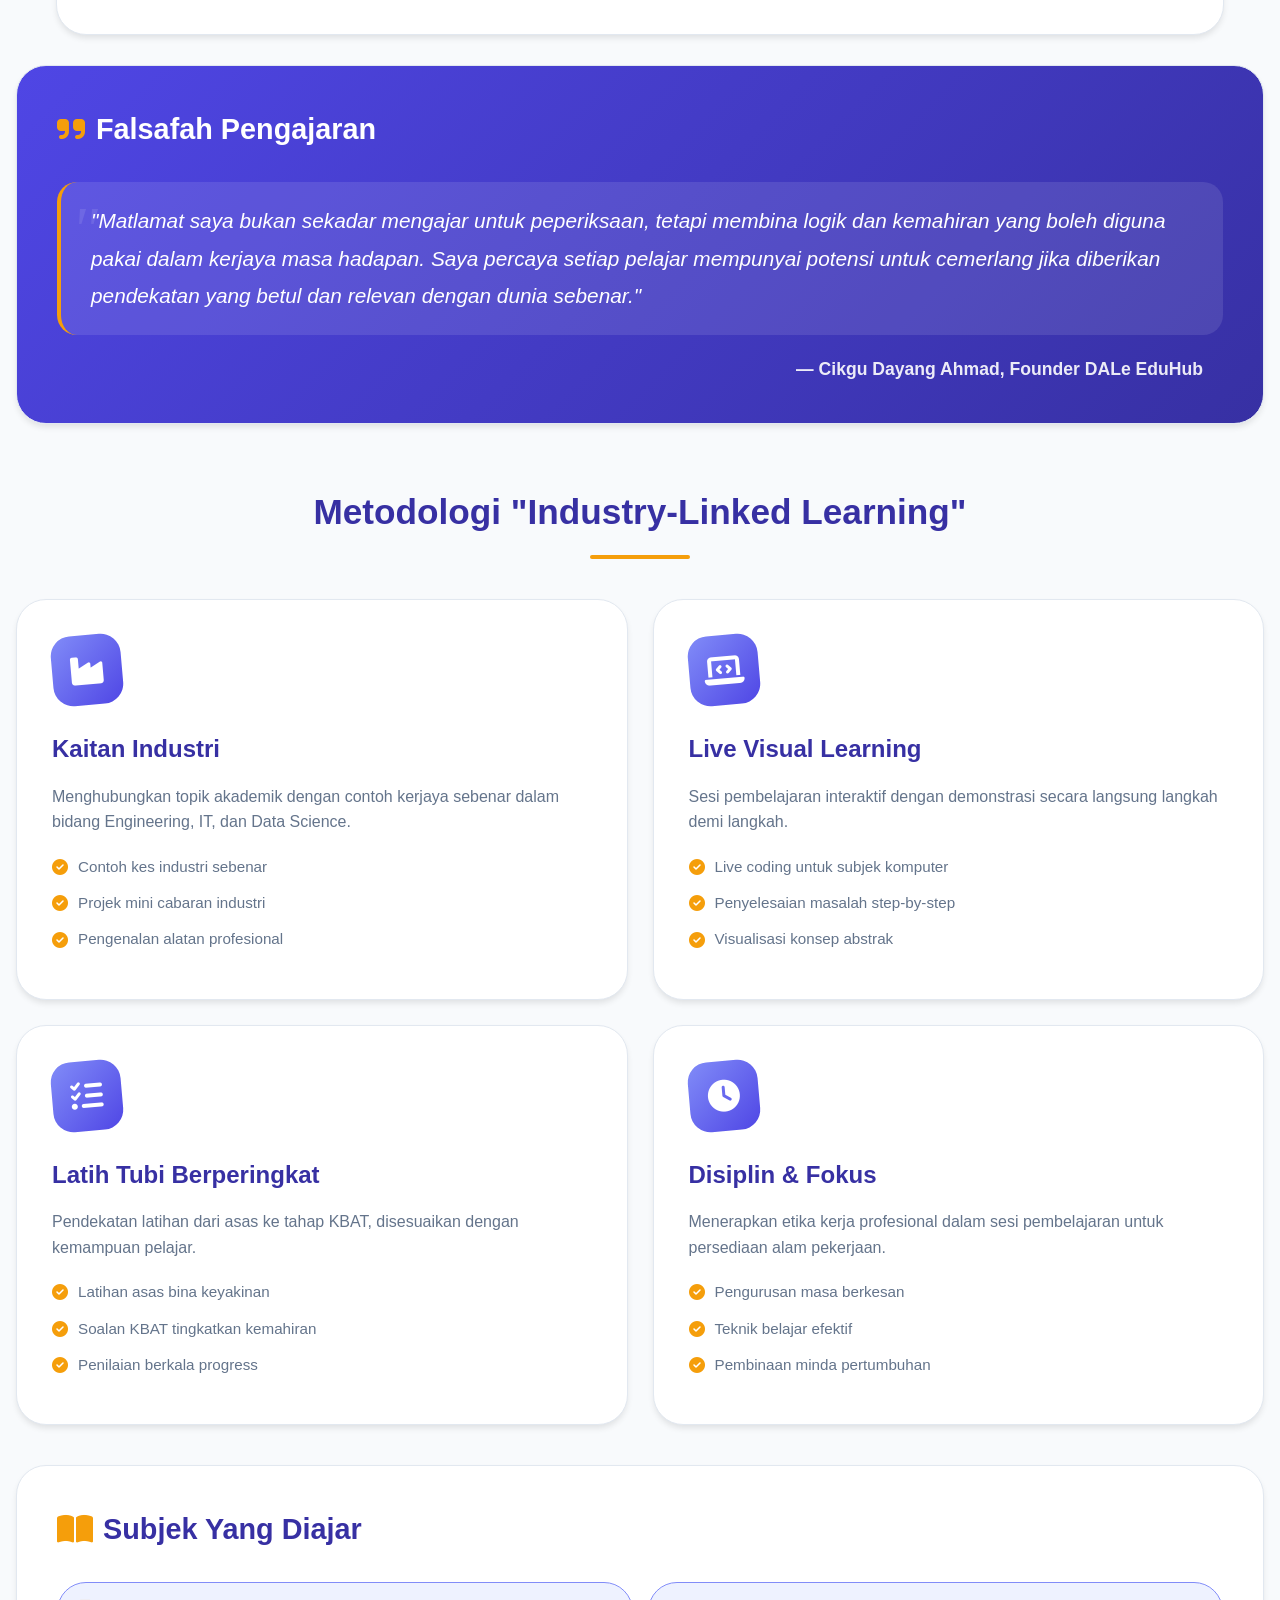
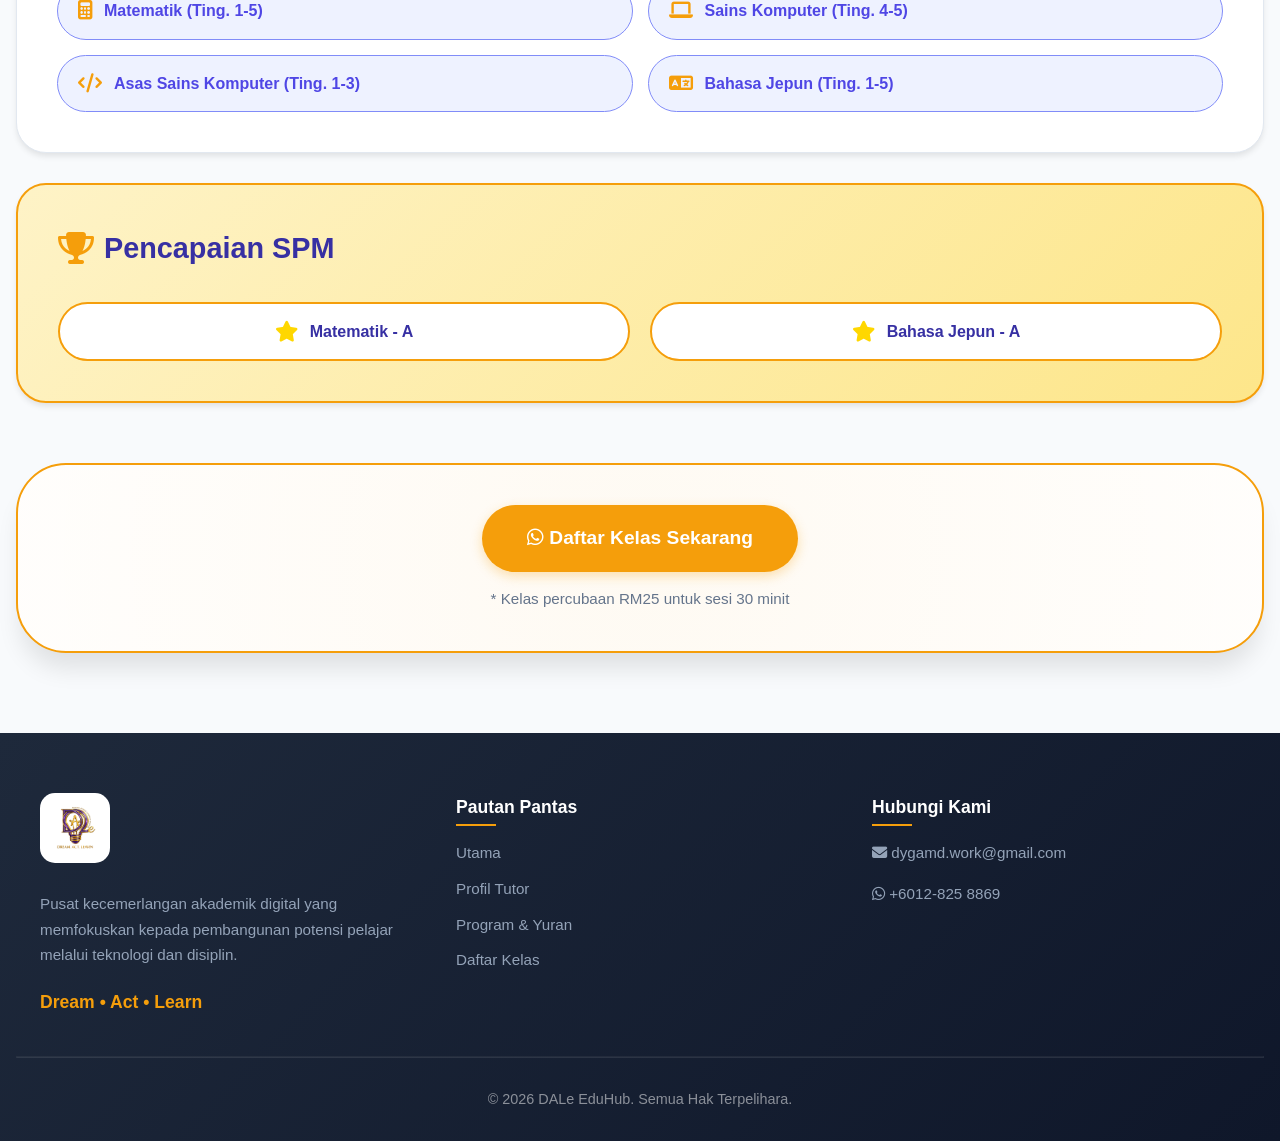
==== commit 529c015f: "Update tutor-profile.html" ====
--- a/tutor-profile.html
+++ b/tutor-profile.html
@@ -101,30 +101,6 @@
                 </div>
             </div>
 
-            <!-- FOUNDER CARD - PENGASAS DALE EDUHUB (BAHAGIAN BARU) -->
-            <div class="content-card founder-card">
-                <h2 class="section-subtitle">
-                    <i class="fas fa-flag"></i> 
-                    Pengasas DALe EduHub
-                </h2>
-                <div class="founder-message">
-                    <div class="founder-quote-icon">
-                        <i class="fas fa-quote-left"></i>
-                    </div>
-                    <p class="founder-text">
-                        DALe EduHub lahir daripada visi untuk merapatkan jurang antara pendidikan akademik dan keperluan industri. Saya percaya setiap pelajar berhak mendapat pendidikan yang bukan sahaja relevan dengan peperiksaan, tetapi juga dengan dunia pekerjaan sebenar. 
-                    </p>
-                    <p class="founder-text">
-                        "Dream, Act, Learn" adalah falsafah yang saya pegang - bermimpi besar, bertindak dengan konsisten, dan terus belajar sepanjang hayat. Melalui DALe EduHub, saya ingin membimbing generasi muda untuk bukan sahaja cemerlang dalam akademik, tetapi juga bersedia menghadapi cabaran industri global.
-                    </p>
-                    <div class="founder-signature">
-                        <i class="fas fa-pen-fancy"></i>
-                        <span>Cikgu Dayang Ahmad</span>
-                        <small>Founder & Principal Tutor, DALe EduHub</small>
-                    </div>
-                </div>
-            </div>
-
             <!-- Latar Belakang Profesional -->
             <div class="content-card">
                 <h2 class="section-subtitle">
@@ -138,7 +114,7 @@
                             <i class="fas fa-crown" style="color: white;"></i>
                         </div>
                         <div class="timeline-content">
-                            <h3>Founder & Principal Tutor</h3>
+                            <h3>Founder & Tutor</h3>
                             <p class="timeline-place">DALe EduHub (2024 - Kini)</p>
                             <p>Menubuhkan DALe EduHub dengan misi menyediakan pendidikan berkualiti yang mengintegrasikan elemen industri. Membangunkan kurikulum Industry-Linked Learning dan metodologi pengajaran yang unik.</p>
                         </div>
@@ -166,15 +142,6 @@
                         </div>
                     </div>
                     
-                    <div class="timeline-item">
-                        <div class="timeline-icon">
-                            <i class="fas fa-chalkboard-teacher"></i>
-                        </div>
-                        <div class="timeline-content">
-                            <h3>Pendidik & Tutor</h3>
-                            <p class="timeline-place">DALe EduHub</p>
-                            <p>Menggabungkan pengalaman industri dengan pedagogi moden untuk menghasilkan pembelajaran yang relevan dan berkesan.</p>
-                        </div>
                     </div>
                 </div>
             </div>
@@ -188,7 +155,7 @@
                 <blockquote class="tutor-quote">
                     "Matlamat saya bukan sekadar mengajar untuk peperiksaan, tetapi membina logik dan kemahiran yang boleh diguna pakai dalam kerjaya masa hadapan. Saya percaya setiap pelajar mempunyai potensi untuk cemerlang jika diberikan pendekatan yang betul dan relevan dengan dunia sebenar."
                 </blockquote>
-                <p class="quote-author">— Cikgu Dayang Ahmad, Founder DALe EduHub</p>
+                <p class="quote-author"> Cikgu Dayang Ahmad, Founder DALe EduHub</p>
             </div>
 
             <!-- Metodologi "Industry-Linked Learning" -->
--- a/style/tutor-profile.css
+++ b/style/tutor-profile.css
@@ -24,6 +24,7 @@
 .page-hero h1 {
     font-size: 2.5rem;
     margin-bottom: 1rem;
+    animation: fadeInUp 0.8s ease;
 }
 
 .page-hero p {
@@ -31,6 +32,7 @@
     opacity: 0.9;
     max-width: 600px;
     margin: 0 auto;
+    animation: fadeInUp 0.8s ease 0.2s both;
 }
 
 /* Section Spacing */
@@ -50,6 +52,16 @@
     gap: 40px;
     margin-bottom: 40px;
     border: 1px solid var(--gray-light);
+    transition: transform 0.3s, box-shadow 0.3s;
+}
+
+.tutor-header-card:hover {
+    transform: translateY(-5px);
+    box-shadow: var(--shadow-xl);
+}
+
+.tutor-avatar-wrapper {
+    position: relative;
 }
 
 .tutor-avatar {
@@ -59,6 +71,11 @@
     overflow: hidden;
     border: 4px solid var(--accent);
     box-shadow: var(--shadow-lg);
+    transition: transform 0.3s;
+}
+
+.tutor-avatar:hover {
+    transform: scale(1.05);
 }
 
 .tutor-avatar img {
@@ -67,10 +84,17 @@
     object-fit: cover;
 }
 
+.tutor-info-wrapper {
+    display: flex;
+    flex-direction: column;
+    justify-content: center;
+}
+
 .tutor-name {
     font-size: 2.5rem;
     color: var(--primary-dark);
     margin-bottom: 10px;
+    line-height: 1.2;
 }
 
 .tutor-tagline {
@@ -84,7 +108,7 @@
     display: flex;
     flex-wrap: wrap;
     gap: 10px;
-    margin-bottom: 25px;
+    margin-bottom: 20px;
 }
 
 .tutor-badges .badge {
@@ -97,34 +121,141 @@
     align-items: center;
     gap: 8px;
     border: 1px solid var(--primary-light);
+    transition: all 0.3s;
+}
+
+.tutor-badges .badge:hover {
+    background: var(--primary);
+    color: white;
+    transform: translateY(-2px);
+    box-shadow: var(--shadow);
 }
 
 .tutor-badges .badge i {
     color: var(--accent);
 }
 
+.tutor-badges .badge:hover i {
+    color: white;
+}
+
+/* ==================== FOUNDER BADGE KHAS ==================== */
+.founder-badge {
+    background: linear-gradient(135deg, #fbbf24, #f59e0b) !important;
+    color: white !important;
+    border: none !important;
+    font-weight: 700 !important;
+    box-shadow: 0 4px 10px rgba(245, 158, 11, 0.3);
+    position: relative;
+    overflow: hidden;
+}
+
+.founder-badge::before {
+    content: '';
+    position: absolute;
+    top: -50%;
+    left: -50%;
+    width: 200%;
+    height: 200%;
+    background: radial-gradient(circle, rgba(255,255,255,0.3) 0%, transparent 70%);
+    animation: shine 3s infinite;
+}
+
+@keyframes shine {
+    from { transform: rotate(0deg); }
+    to { transform: rotate(360deg); }
+}
+
+.founder-badge i {
+    color: white !important;
+    margin-right: 5px;
+    animation: bounce 2s infinite;
+}
+
+@keyframes bounce {
+    0%, 100% { transform: scale(1); }
+    50% { transform: scale(1.2); }
+}
+
+/* ==================== LANGUAGES SECTION ==================== */
+.languages-section {
+    display: flex;
+    flex-wrap: wrap;
+    gap: 12px;
+    margin: 20px 0;
+    padding: 10px 0;
+}
+
+.language-item {
+    display: flex;
+    align-items: center;
+    gap: 8px;
+    background: #eef2ff;
+    padding: 8px 18px;
+    border-radius: 50px;
+    color: var(--primary);
+    font-weight: 500;
+    border: 1px solid var(--primary-light);
+    transition: all 0.3s;
+    font-size: 0.95rem;
+}
+
+.language-item:hover {
+    background: var(--primary);
+    color: white;
+    transform: translateY(-3px) scale(1.05);
+    box-shadow: var(--shadow);
+}
+
+.language-item i {
+    color: var(--accent);
+    font-size: 1.1rem;
+}
+
+.language-item:hover i {
+    color: white;
+}
+
+/* ==================== TUTOR STATS MINI ==================== */
 .tutor-stats-mini {
     display: flex;
     gap: 30px;
-    margin-top: 10px;
+    margin-top: 15px;
 }
 
 .tutor-stats-mini .stat-item {
     text-align: center;
+    padding: 10px 15px;
+    background: #f8fafc;
+    border-radius: 20px;
+    transition: all 0.3s;
+}
+
+.tutor-stats-mini .stat-item:hover {
+    background: var(--primary-light);
+    transform: translateY(-3px);
+    box-shadow: var(--shadow);
+}
+
+.tutor-stats-mini .stat-item:hover .stat-number,
+.tutor-stats-mini .stat-item:hover .stat-label {
+    color: white;
 }
 
 .tutor-stats-mini .stat-number {
     font-size: 1.8rem;
     font-weight: 700;
     color: var(--primary-dark);
+    transition: color 0.3s;
 }
 
 .tutor-stats-mini .stat-label {
     font-size: 0.9rem;
     color: var(--gray);
-}
-
-/* Content Cards */
+    transition: color 0.3s;
+}
+
+/* ==================== CONTENT CARDS ==================== */
 .content-card {
     background: white;
     border-radius: 30px;
@@ -132,12 +263,29 @@
     box-shadow: var(--shadow);
     margin-bottom: 30px;
     border: 1px solid var(--gray-light);
-    transition: transform 0.3s;
+    transition: transform 0.3s, box-shadow 0.3s;
+    position: relative;
+    overflow: hidden;
 }
 
 .content-card:hover {
     transform: translateY(-5px);
     box-shadow: var(--shadow-lg);
+}
+
+.content-card::after {
+    content: '';
+    position: absolute;
+    top: 0;
+    left: 0;
+    width: 4px;
+    height: 0;
+    background: linear-gradient(to bottom, var(--accent), var(--primary));
+    transition: height 0.3s;
+}
+
+.content-card:hover::after {
+    height: 100%;
 }
 
 .section-subtitle {
@@ -151,6 +299,7 @@
 
 .section-subtitle i {
     color: var(--accent);
+    font-size: 2rem;
 }
 
 .section-main-title {
@@ -171,7 +320,7 @@
     border-radius: 2px;
 }
 
-/* Timeline */
+/* ==================== PROFESSIONAL TIMELINE ==================== */
 .professional-timeline {
     display: flex;
     flex-direction: column;
@@ -180,28 +329,37 @@
 
 .timeline-item {
     display: grid;
-    grid-template-columns: 50px 1fr;
+    grid-template-columns: 60px 1fr;
     gap: 20px;
     position: relative;
 }
 
 .timeline-icon {
-    width: 50px;
-    height: 50px;
+    width: 60px;
+    height: 60px;
     background: var(--primary-light);
     border-radius: 50%;
     display: flex;
     align-items: center;
     justify-content: center;
     color: white;
-    font-size: 1.2rem;
+    font-size: 1.3rem;
+    position: relative;
+    z-index: 2;
+    transition: all 0.3s;
+    box-shadow: 0 4px 10px rgba(79, 70, 229, 0.3);
+}
+
+.timeline-item:hover .timeline-icon {
+    transform: scale(1.1);
+    background: var(--accent);
 }
 
 .timeline-item::before {
     content: '';
     position: absolute;
-    left: 24px;
-    top: 50px;
+    left: 29px;
+    top: 60px;
     bottom: -25px;
     width: 2px;
     background: linear-gradient(to bottom, var(--primary-light), transparent);
@@ -213,24 +371,58 @@
 
 .timeline-content {
     background: #f8fafc;
-    padding: 20px;
+    padding: 25px;
     border-radius: 20px;
     border: 1px solid var(--gray-light);
+    transition: all 0.3s;
+}
+
+.timeline-item:hover .timeline-content {
+    background: white;
+    border-color: var(--accent);
+    transform: translateX(5px);
+    box-shadow: var(--shadow);
 }
 
 .timeline-content h3 {
     color: var(--primary-dark);
-    margin-bottom: 5px;
+    margin-bottom: 8px;
     font-size: 1.3rem;
 }
 
 .timeline-place {
     color: var(--accent);
     font-weight: 600;
-    margin-bottom: 10px;
-}
-
-/* Philosophy Card */
+    margin-bottom: 12px;
+    font-size: 0.95rem;
+    display: flex;
+    align-items: center;
+    gap: 5px;
+}
+
+.timeline-place::before {
+    content: '📍';
+    font-size: 0.9rem;
+}
+
+.timeline-content p {
+    color: var(--gray);
+    line-height: 1.6;
+}
+
+/* Timeline Founder Khas */
+.timeline-icon[style*="background: gold"] {
+    background: linear-gradient(135deg, #fbbf24, #f59e0b) !important;
+    box-shadow: 0 0 20px rgba(255, 215, 0, 0.5);
+    animation: pulse 2s infinite;
+}
+
+@keyframes pulse {
+    0%, 100% { box-shadow: 0 0 20px rgba(255, 215, 0, 0.5); }
+    50% { box-shadow: 0 0 30px rgba(255, 215, 0, 0.8); }
+}
+
+/* ==================== PHILOSOPHY CARD ==================== */
 .philosophy-card {
     background: linear-gradient(135deg, var(--primary) 0%, var(--primary-dark) 100%);
     color: white;
@@ -238,6 +430,14 @@
 
 .philosophy-card .section-subtitle {
     color: white;
+}
+
+.philosophy-card .section-subtitle i {
+    color: var(--accent);
+}
+
+.philosophy-card::after {
+    background: linear-gradient(to bottom, white, var(--accent));
 }
 
 .tutor-quote {
@@ -245,17 +445,36 @@
     line-height: 1.8;
     font-style: italic;
     margin: 30px 0 20px;
-    padding: 0 20px;
+    padding: 20px 30px;
     border-left: 4px solid var(--accent);
+    background: rgba(255, 255, 255, 0.1);
+    border-radius: 20px;
+    position: relative;
+}
+
+.tutor-quote::before {
+    content: '"';
+    position: absolute;
+    top: -10px;
+    left: 10px;
+    font-size: 4rem;
+    color: rgba(255, 255, 255, 0.1);
+    font-family: serif;
 }
 
 .quote-author {
     text-align: right;
     font-weight: 600;
     opacity: 0.9;
-}
-
-/* Methodology Grid */
+    font-size: 1.1rem;
+    padding-right: 20px;
+}
+
+.quote-author::before {
+    content: '— ';
+}
+
+/* ==================== METHODOLOGY GRID ==================== */
 .methodology-grid {
     display: grid;
     grid-template-columns: repeat(2, 1fr);
@@ -270,12 +489,30 @@
     box-shadow: var(--shadow);
     border: 1px solid var(--gray-light);
     transition: all 0.3s;
+    position: relative;
+    overflow: hidden;
 }
 
 .methodology-card:hover {
-    transform: translateY(-8px);
+    transform: translateY(-8px) scale(1.02);
     box-shadow: var(--shadow-lg);
     border-color: var(--accent);
+}
+
+.methodology-card::before {
+    content: '';
+    position: absolute;
+    top: 0;
+    left: 0;
+    right: 0;
+    height: 4px;
+    background: linear-gradient(90deg, var(--primary), var(--accent));
+    transform: translateX(-100%);
+    transition: transform 0.6s;
+}
+
+.methodology-card:hover::before {
+    transform: translateX(0);
 }
 
 .method-icon-wrapper {
@@ -294,7 +531,7 @@
 }
 
 .methodology-card:hover .method-icon-wrapper {
-    transform: rotate(0deg);
+    transform: rotate(0deg) scale(1.1);
 }
 
 .methodology-card h3 {
@@ -303,25 +540,38 @@
     margin-bottom: 15px;
 }
 
+.methodology-card p {
+    color: var(--gray);
+    margin-bottom: 20px;
+    line-height: 1.6;
+}
+
 .method-features {
     list-style: none;
     margin-top: 20px;
 }
 
 .method-features li {
-    margin-bottom: 10px;
+    margin-bottom: 12px;
     color: var(--gray);
     display: flex;
     align-items: center;
     gap: 10px;
     font-size: 0.95rem;
+    transition: transform 0.3s;
+}
+
+.method-features li:hover {
+    transform: translateX(5px);
+    color: var(--primary);
 }
 
 .method-features li i {
     color: var(--accent);
-}
-
-/* Subjects Grid */
+    font-size: 1rem;
+}
+
+/* ==================== SUBJECTS GRID ==================== */
 .subjects-grid {
     display: grid;
     grid-template-columns: repeat(2, 1fr);
@@ -344,10 +594,21 @@
 .subject-chip:hover {
     background: var(--primary);
     color: white;
-    transform: translateX(5px);
-}
-
-/* Achievement Card */
+    transform: translateX(5px) scale(1.02);
+    box-shadow: var(--shadow);
+}
+
+.subject-chip i {
+    font-size: 1.2rem;
+    color: var(--accent);
+    transition: color 0.3s;
+}
+
+.subject-chip:hover i {
+    color: white;
+}
+
+/* ==================== ACHIEVEMENT CARD ==================== */
 .achievement-card {
     background: linear-gradient(135deg, #fef3c7, #fde68a);
     border: 2px solid var(--accent);
@@ -365,17 +626,34 @@
     border-radius: 50px;
     display: flex;
     align-items: center;
-    gap: 10px;
+    gap: 12px;
     font-weight: 700;
     color: var(--primary-dark);
     border: 2px solid var(--accent);
+    transition: all 0.3s;
+    flex: 1;
+    justify-content: center;
+}
+
+.achievement:hover {
+    transform: translateY(-3px) scale(1.05);
+    box-shadow: var(--shadow);
+    background: var(--accent);
+    color: white;
 }
 
 .achievement i {
     color: gold;
-}
-
-/* CTA Section */
+    font-size: 1.3rem;
+    transition: transform 0.3s;
+}
+
+.achievement:hover i {
+    transform: rotate(360deg);
+    color: white;
+}
+
+/* ==================== CTA SECTION ==================== */
 .cta-section {
     text-align: center;
     margin-top: 60px;
@@ -384,19 +662,59 @@
     border-radius: 50px;
     box-shadow: var(--shadow-lg);
     border: 2px solid var(--accent);
+    position: relative;
+    overflow: hidden;
+}
+
+.cta-section::before {
+    content: '';
+    position: absolute;
+    top: -50%;
+    left: -50%;
+    width: 200%;
+    height: 200%;
+    background: radial-gradient(circle, rgba(245, 158, 11, 0.05) 0%, transparent 70%);
+    animation: rotate 20s linear infinite;
+}
+
+.cta-section .btn {
+    position: relative;
+    z-index: 2;
+    font-size: 1.2rem;
+    padding: 18px 45px;
 }
 
 .cta-note {
     margin-top: 15px;
     color: var(--gray);
     font-size: 0.95rem;
-}
-
-/* Responsive */
+    position: relative;
+    z-index: 2;
+}
+
+/* ==================== ANIMATIONS ==================== */
+@keyframes fadeInUp {
+    from {
+        opacity: 0;
+        transform: translateY(30px);
+    }
+    to {
+        opacity: 1;
+        transform: translateY(0);
+    }
+}
+
+@keyframes rotate {
+    from { transform: rotate(0deg); }
+    to { transform: rotate(360deg); }
+}
+
+/* ==================== RESPONSIVE DESIGN ==================== */
 @media (max-width: 1024px) {
     .tutor-header-card {
         grid-template-columns: 1fr;
         text-align: center;
+        gap: 30px;
     }
 
     .tutor-avatar {
@@ -404,20 +722,58 @@
     }
 
     .tutor-badges,
+    .languages-section,
     .tutor-stats-mini {
         justify-content: center;
     }
+
+    .section-main-title {
+        font-size: 2rem;
+    }
 }
 
 @media (max-width: 768px) {
-    .methodology-grid,
-    .subjects-grid {
-        grid-template-columns: 1fr;
+    .page-hero h1 {
+        font-size: 2rem;
+    }
+
+    .page-hero p {
+        font-size: 1rem;
+    }
+
+    .tutor-name {
+        font-size: 2rem;
+    }
+
+    .tutor-tagline {
+        font-size: 1.1rem;
     }
 
     .tutor-stats-mini {
         flex-direction: column;
         gap: 15px;
+        align-items: center;
+    }
+
+    .tutor-stats-mini .stat-item {
+        width: 100%;
+        max-width: 200px;
+    }
+
+    .methodology-grid {
+        grid-template-columns: 1fr;
+    }
+
+    .subjects-grid {
+        grid-template-columns: 1fr;
+    }
+
+    .achievement-badges {
+        flex-direction: column;
+    }
+
+    .achievement {
+        width: 100%;
     }
 
     .timeline-item {
@@ -433,12 +789,124 @@
         margin: 0 auto;
     }
 
-    .achievement-badges {
-        flex-direction: column;
-    }
-
-    .achievement {
+    .timeline-content {
+        text-align: left;
+    }
+
+    .content-card {
+        padding: 30px 20px;
+    }
+
+    .section-subtitle {
+        font-size: 1.5rem;
+    }
+
+    .tutor-quote {
+        font-size: 1.1rem;
+        padding: 15px 20px;
+    }
+
+    .founder-text {
+        font-size: 1rem;
+        padding-left: 15px;
+    }
+
+    .founder-signature span {
+        font-size: 1.1rem;
+    }
+
+    .cta-section {
+        padding: 30px 20px;
+    }
+
+    .cta-section .btn {
+        font-size: 1rem;
+        padding: 15px 30px;
+    }
+}
+
+@media (max-width: 480px) {
+    .tutor-name {
+        font-size: 1.6rem;
+    }
+
+    .tutor-badges .badge {
+        width: 100%;
+        text-align: center;
+        justify-content: center;
+    }
+
+    .language-item {
         width: 100%;
         justify-content: center;
     }
-}
+
+    .section-subtitle {
+        font-size: 1.3rem;
+    }
+
+    .section-main-title {
+        font-size: 1.5rem;
+    }
+
+    .method-icon-wrapper {
+        width: 60px;
+        height: 60px;
+        font-size: 1.5rem;
+    }
+
+    .methodology-card h3 {
+        font-size: 1.3rem;
+    }
+
+    .timeline-content {
+        padding: 20px 15px;
+    }
+
+    .timeline-content h3 {
+        font-size: 1.1rem;
+    }
+
+    .tutor-quote {
+        font-size: 1rem;
+        padding: 15px;
+    }
+
+    .founder-quote-icon {
+        font-size: 2rem;
+    }
+
+    .founder-signature {
+        padding: 15px;
+    }
+
+    .founder-signature span {
+        font-size: 1rem;
+    }
+
+    .achievement {
+        padding: 12px 20px;
+        font-size: 0.95rem;
+    }
+}
+
+/* ==================== PRINT STYLES ==================== */
+@media print {
+    .page-hero,
+    .cta-section,
+    .btn {
+        background: none;
+        color: black;
+        border: 1px solid #ccc;
+    }
+
+    .tutor-header-card,
+    .content-card {
+        box-shadow: none;
+        border: 1px solid #ccc;
+    }
+
+    .no-print {
+        display: none;
+    }
+}
